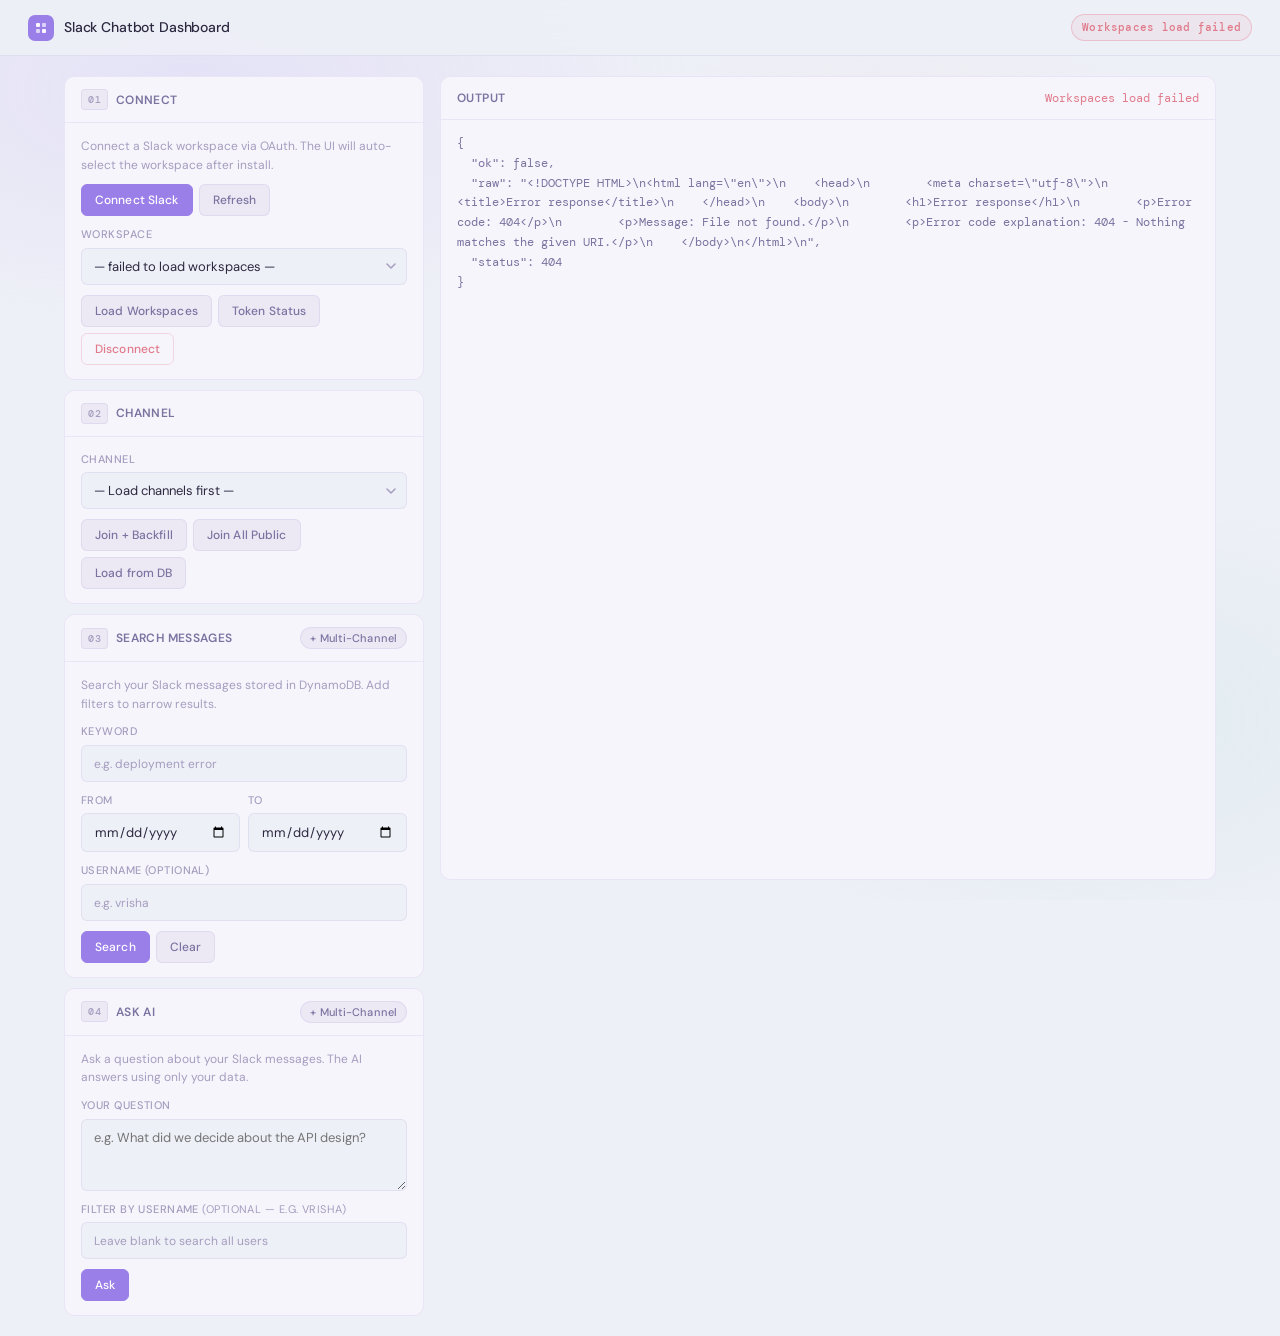
==== frontend/index.html @ 7cdc578f "adding username feature" ====
<!doctype html>
<html lang="en">
<head>
  <meta charset="utf-8" />
  <title>Slack Chatbot Dashboard</title>
  <meta name="viewport" content="width=device-width, initial-scale=1" />
  <link rel="preconnect" href="https://fonts.googleapis.com">
  <link href="https://fonts.googleapis.com/css2?family=DM+Sans:wght@300;400;500;600&family=DM+Mono:wght@400;500&display=swap" rel="stylesheet">
<style>
    *, *::before, *::after { box-sizing: border-box; margin: 0; padding: 0; }

    :root {
      --bg: #eef0f7;
      --surface: #f7f5fc;
      --surface2: #ece9f5;
      --border: rgba(140,120,200,0.13);
      --border-hover: rgba(140,120,200,0.24);
      --text: #2c2840;
      --text-muted: #a49dbf;
      --text-soft: #7b73a0;
      --accent: #9b7fe8;
      --accent-glow: rgba(155,127,232,0.14);
      --danger: #e07a8a;
      --danger-bg: rgba(224,122,138,0.09);
      --success: #6dbfa0;
      --radius: 10px;
      --radius-sm: 6px;
    }

    body {
      font-family: 'DM Sans', sans-serif;
      background: var(--bg);
      color: var(--text);
      min-height: 100vh;
      font-size: 14px;
      line-height: 1.5;
      -webkit-font-smoothing: antialiased;
    }

    body::before {
      content: '';
      position: fixed;
      inset: 0;
      background:
        radial-gradient(ellipse 60% 40% at 15% 10%, rgba(185,160,245,0.18) 0%, transparent 65%),
        radial-gradient(ellipse 50% 40% at 85% 80%, rgba(130,210,190,0.13) 0%, transparent 65%),
        radial-gradient(ellipse 40% 30% at 70% 20%, rgba(245,170,185,0.10) 0%, transparent 60%);
      pointer-events: none;
      z-index: 0;
    }

    header {
      position: sticky;
      top: 0;
      z-index: 100;
      display: flex;
      align-items: center;
      justify-content: space-between;
      padding: 0 28px;
      height: 56px;
      background: rgba(238,240,247,0.85);
      backdrop-filter: blur(16px);
      -webkit-backdrop-filter: blur(16px);
      border-bottom: 1px solid var(--border);
    }

    .header-left { display: flex; align-items: center; gap: 10px; }

    .logo-icon {
      width: 26px; height: 26px;
      background: var(--accent);
      border-radius: 7px;
      display: flex; align-items: center; justify-content: center;
      flex-shrink: 0;
    }
    .logo-icon svg { display: block; }

    h1 { font-size: 14px; font-weight: 500; color: var(--text); letter-spacing: -0.01em; }

    .pill {
      font-size: 11px;
      font-family: 'DM Mono', monospace;
      font-weight: 500;
      padding: 4px 10px;
      border-radius: 999px;
      border: 1px solid var(--border);
      background: var(--surface);
      color: var(--text-soft);
      transition: all 0.3s ease;
      letter-spacing: 0.02em;
    }
    .pill.ok   { border-color: rgba(109,191,160,0.35); color: #3d9e7e; background: rgba(109,191,160,0.12); }
    .pill.warn { border-color: rgba(220,170,80,0.35);  color: #9e7820; background: rgba(220,170,80,0.10); }
    .pill.err  { border-color: rgba(224,122,138,0.35); color: var(--danger); background: var(--danger-bg); }
    .session-badge {
      font-size: 11px; font-family: 'DM Mono', monospace;
      color: var(--text-muted); letter-spacing: 0.02em;
      display: flex; align-items: center; gap: 8px;
    }
    .session-dot {
      width: 6px; height: 6px; border-radius: 50%;
      background: var(--success); flex-shrink: 0;
      box-shadow: 0 0 0 2px rgba(109,191,160,0.25);
    }
    button.logout-btn {
      padding: 4px 10px; font-size: 11px;
      border-color: rgba(224,122,138,0.2); color: var(--text-muted);
      background: transparent;
    }
    button.logout-btn:hover { color: var(--danger); border-color: rgba(224,122,138,0.4); background: var(--danger-bg); }


    .wrap {
      position: relative; z-index: 1;
      display: grid; grid-template-columns: 360px 1fr;
      gap: 16px; padding: 20px 24px;
      max-width: 1200px; margin: 0 auto;
    }

    .sidebar { display: flex; flex-direction: column; gap: 10px; }

    .panel {
      background: var(--surface);
      border: 1px solid var(--border);
      border-radius: var(--radius);
      overflow: hidden;
      transition: border-color 0.2s;
      animation: fadeIn 0.3s ease both;
    }
    .panel:nth-child(1) { animation-delay: 0.00s; }
    .panel:nth-child(2) { animation-delay: 0.07s; }
    .panel:nth-child(3) { animation-delay: 0.14s; }
    .panel:hover { border-color: var(--border-hover); }

    .panel-header {
      display: flex; align-items: center; gap: 8px;
      padding: 12px 16px;
      border-bottom: 1px solid var(--border);
    }

    .step-badge {
      font-size: 10px; font-family: 'DM Mono', monospace; font-weight: 500;
      color: var(--text-muted); background: var(--surface2);
      border: 1px solid var(--border); border-radius: 4px;
      padding: 2px 6px; letter-spacing: 0.05em;
    }

    .panel-title {
      font-size: 12px; font-weight: 600; color: var(--text-soft);
      letter-spacing: 0.03em; text-transform: uppercase;
    }

    .panel-body { padding: 14px 16px; display: flex; flex-direction: column; gap: 10px; }

    .hint { font-size: 12px; color: var(--text-muted); line-height: 1.55; }

    label {
      display: block; font-size: 11px; font-weight: 500;
      color: var(--text-muted); letter-spacing: 0.04em;
      text-transform: uppercase; margin-bottom: 5px;
    }

    input:not([type=checkbox]), select {
      width: 100%; padding: 9px 12px;
      border-radius: var(--radius-sm);
      border: 1px solid var(--border);
      background: var(--bg); color: var(--text);
      font-family: 'DM Sans', sans-serif; font-size: 13px;
      outline: none; transition: border-color 0.2s, box-shadow 0.2s;
      appearance: none; -webkit-appearance: none;
    }
    input[type=checkbox] {
      appearance: auto; -webkit-appearance: checkbox;
      width: 15px; height: 15px;
      flex-shrink: 0; cursor: pointer;
      margin: 0; padding: 0;
      accent-color: var(--accent);
      border: none; background: none;
      border-radius: 0;
    }
    select {
      background-image: url("data:image/svg+xml,%3Csvg width='10' height='6' viewBox='0 0 10 6' fill='none' xmlns='http://www.w3.org/2000/svg'%3E%3Cpath d='M1 1L5 5L9 1' stroke='%23a49dbf' stroke-width='1.5' stroke-linecap='round' stroke-linejoin='round'/%3E%3C/svg%3E");
      background-repeat: no-repeat; background-position: right 10px center; padding-right: 28px;
    }
    input:not([type=checkbox]):focus, select:focus {
      border-color: rgba(155,127,232,0.45);
      box-shadow: 0 0 0 3px var(--accent-glow);
    }
    input:not([type=checkbox])::placeholder { color: var(--text-muted); font-size: 12px; }

    .btn-group { display: flex; flex-wrap: wrap; gap: 6px; }

    button {
      padding: 7px 13px; border-radius: var(--radius-sm);
      border: 1px solid var(--border); background: var(--surface2);
      color: var(--text-soft); cursor: pointer;
      font-family: 'DM Sans', sans-serif; font-size: 12px; font-weight: 500;
      transition: all 0.15s ease; white-space: nowrap; letter-spacing: 0.01em;
    }
    button:hover { background: rgba(155,127,232,0.08); border-color: var(--border-hover); color: var(--text); }
    button:active { transform: scale(0.98); }

    button.primary { background: var(--accent); border-color: var(--accent); color: #fff; }
    button.primary:hover { background: #b096f0; border-color: #b096f0; }

    button.danger { border-color: rgba(224,122,138,0.25); color: var(--danger); background: transparent; }
    button.danger:hover { background: var(--danger-bg); border-color: rgba(224,122,138,0.45); }

    .row-2 { display: grid; grid-template-columns: 1fr 1fr; gap: 8px; }
    .field { display: flex; flex-direction: column; }

    .output-panel {
      background: var(--surface); border: 1px solid var(--border);
      border-radius: var(--radius); display: flex; flex-direction: column;
      position: sticky; top: 76px; height: calc(100vh - 96px); overflow: hidden;
    }
    .output-header {
      display: flex; align-items: center; justify-content: space-between;
      padding: 12px 16px; border-bottom: 1px solid var(--border); flex-shrink: 0;
    }
    .output-title { font-size: 12px; font-weight: 600; color: var(--text-soft); text-transform: uppercase; letter-spacing: 0.04em; }

    .status-bar { font-size: 12px; font-family: 'DM Mono', monospace; color: var(--text-muted); transition: color 0.3s; }
    .status-bar.ok   { color: #3d9e7e; }
    .status-bar.err  { color: var(--danger); }
    .status-bar.warn { color: #9e7820; }

    .output-body { flex: 1; overflow-y: auto; padding: 14px 16px; }
    .output-body::-webkit-scrollbar { width: 4px; }
    .output-body::-webkit-scrollbar-track { background: transparent; }
    .output-body::-webkit-scrollbar-thumb { background: var(--border-hover); border-radius: 2px; }

    pre {
      font-family: 'DM Mono', monospace; font-size: 12px;
      line-height: 1.65; color: var(--text-soft);
      white-space: pre-wrap; word-break: break-word;
    }

    @keyframes fadeIn {
      from { opacity: 0; transform: translateY(4px); }
      to   { opacity: 1; transform: translateY(0); }
    }

    @media (max-width: 900px) {
      .wrap { grid-template-columns: 1fr; }
      .output-panel { position: static; height: auto; min-height: 300px; }
    }
  </style>
</head>
<body>

<header>
  <div class="header-left">
    <div class="logo-icon">
      <svg width="14" height="14" viewBox="0 0 14 14" fill="none">
        <rect x="2" y="2" width="4" height="4" rx="1" fill="white" opacity="0.95"/>
        <rect x="8" y="2" width="4" height="4" rx="1" fill="white" opacity="0.65"/>
        <rect x="2" y="8" width="4" height="4" rx="1" fill="white" opacity="0.65"/>
        <rect x="8" y="8" width="4" height="4" rx="1" fill="white" opacity="0.95"/>
      </svg>
    </div>
    <h1>Slack Chatbot Dashboard</h1>
  </div>
  <div style="display:flex;align-items:center;gap:10px;">
    <div class="session-badge" id="sessionBadge" style="display:none;">
      <span class="session-dot"></span>
      <span id="sessionId" title="Your session ID">···</span>
    </div>
    <button class="logout-btn" id="logoutBtn" onclick="logout()" style="display:none;">Sign out</button>
    <span class="pill" id="pill">Idle</span>
  </div>
</header>

<div class="wrap">
  <div class="sidebar">

    <!-- Connect -->
    <div class="panel">
      <div class="panel-header">
        <span class="step-badge">01</span>
        <span class="panel-title">Connect</span>
      </div>
      <div class="panel-body">
        <p class="hint">Connect a Slack workspace via OAuth. The UI will auto-select the workspace after install.</p>
        <div class="btn-group">
          <button class="primary" onclick="connectSlack()">Connect Slack</button>
          <button onclick="location.reload()">Refresh</button>
        </div>
        <div class="field">
          <label>Workspace</label>
          <select id="workspaceSelect" onchange="loadChannels()">
            <option value="">— No workspaces loaded —</option>
          </select>
        </div>
        <div class="btn-group">
          <button onclick="loadWorkspaces()">Load Workspaces</button>
          <button onclick="checkToken()">Token Status</button>
          <button class="danger" onclick="disconnectWorkspace()">Disconnect</button>
        </div>
      </div>
    </div>

    <!-- Channel -->
    <div class="panel">
      <div class="panel-header">
        <span class="step-badge">02</span>
        <span class="panel-title">Channel</span>
      </div>
      <div class="panel-body">
        <div class="field">
          <label>Channel</label>
          <select id="channelSelect">
            <option value="">— Load channels first —</option>
          </select>
        </div>
        <div class="btn-group">
          <button onclick="joinSelectedAndBackfill()">Join + Backfill</button>
          <button onclick="joinAllAndBackfill()">Join All Public</button>
          <button onclick="loadMessagesFromDB()">Load from DB</button>
        </div>
      </div>
    </div>

    <!-- Search -->
    <div class="panel">
      <div class="panel-header">
        <span class="step-badge">03</span>
        <span class="panel-title">Search Messages</span>
        <div style="margin-left:auto;">
          <button id="searchModeToggle" onclick="toggleSearchMode()" style="font-size:11px;padding:3px 9px;border-radius:999px;background:var(--surface2);border:1px solid var(--border);color:var(--text-soft);">+ Multi-Channel</button>
        </div>
      </div>
      <div class="panel-body">
        <p class="hint" id="searchHint">Search your Slack messages stored in DynamoDB. Add filters to narrow results.</p>

        <!-- Single channel indicator -->
        <div id="searchSingleChannelInfo" style="display:none;font-size:12px;color:var(--text-muted);padding:6px 10px;background:var(--surface2);border-radius:6px;border:1px solid var(--border);">
          Searching in: <span id="searchSingleChannelName" style="color:var(--accent);font-weight:500;">#channel</span>
        </div>

        <!-- Multi-channel picker -->
        <div id="multiSearchChannelPicker" style="display:none;">
          <label>Select Channels to Search</label>
          <div id="multiSearchChannelList" style="max-height:130px;overflow-y:auto;border:1px solid var(--border);border-radius:var(--radius-sm);background:var(--bg);padding:6px 8px;display:flex;flex-direction:column;gap:4px;">
            <span style="font-size:12px;color:var(--text-muted);">Load channels first (Step 02)</span>
          </div>
          <div style="display:flex;gap:6px;margin-top:5px;">
            <button onclick="selectAllSearchChannels()" style="font-size:11px;padding:3px 8px;">Select All</button>
            <button onclick="clearAllSearchChannels()" style="font-size:11px;padding:3px 8px;">Clear All</button>
          </div>
        </div>

        <div class="field">
          <label>Keyword</label>
          <input id="keyword" placeholder="e.g. deployment error" />
        </div>
        <div class="row-2">
          <div class="field">
            <label>From</label>
            <input id="fromDate" type="date" />
          </div>
          <div class="field">
            <label>To</label>
            <input id="toDate" type="date" />
          </div>
        </div>
        <div class="field">
          <label>Username (optional)</label>
          <input id="searchUserId" placeholder="e.g. vrisha" />
        </div>
        <div class="btn-group">
          <button class="primary" id="searchBtn" onclick="searchMessages()">Search</button>
          <button onclick="clearSearch()">Clear</button>
        </div>
      </div>
    </div>

    <!-- Chat (Day 2 — input ready, endpoint wired when backend exists) -->
    <div class="panel">
      <div class="panel-header">
        <span class="step-badge">04</span>
        <span class="panel-title">Ask AI</span>
        <div style="margin-left:auto;">
          <button id="chatModeToggle" onclick="toggleChatMode()" style="font-size:11px;padding:3px 9px;border-radius:999px;background:var(--surface2);border:1px solid var(--border);color:var(--text-soft);">+ Multi-Channel</button>
        </div>
      </div>
      <div class="panel-body">
        <p class="hint">Ask a question about your Slack messages. The AI answers using only your data.</p>

        <!-- Single channel indicator -->
        <div id="chatSingleChannelInfo" style="display:none;font-size:12px;color:var(--text-muted);padding:6px 10px;background:var(--surface2);border-radius:6px;border:1px solid var(--border);">
          Asking in: <span id="chatSingleChannelName" style="color:var(--accent);font-weight:500;">#channel</span>
        </div>

        <!-- Multi-channel picker for chat -->
        <div id="multiChatChannelPicker" style="display:none;">
          <label>Select Channels to Query</label>
          <div id="multiChatChannelList" style="max-height:130px;overflow-y:auto;border:1px solid var(--border);border-radius:var(--radius-sm);background:var(--bg);padding:6px 8px;display:flex;flex-direction:column;gap:4px;">
            <span style="font-size:12px;color:var(--text-muted);">Load channels first (Step 02)</span>
          </div>
          <div style="display:flex;gap:6px;margin-top:5px;">
            <button onclick="selectAllChatChannels()" style="font-size:11px;padding:3px 8px;">Select All</button>
            <button onclick="clearAllChatChannels()" style="font-size:11px;padding:3px 8px;">Clear All</button>
          </div>
        </div>

        <div class="field">
          <label>Your Question</label>
          <textarea id="chatQuestion"
            placeholder="e.g. What did we decide about the API design?"
            style="width:100%;min-height:72px;resize:vertical;padding:9px 12px;
                   border-radius:6px;border:1px solid var(--border);
                   background:var(--bg);color:var(--text);
                   font-family:'DM Sans',sans-serif;font-size:13px;
                   outline:none;transition:border-color .2s,box-shadow .2s;"></textarea>
        </div>
        <div class="field">
          <label>Filter by username <span style="font-weight:400;color:var(--text-muted)">(optional — e.g. vrisha)</span></label>
          <input id="chatUsername" placeholder="Leave blank to search all users" style="width:100%;" />
        </div>
        <div class="btn-group">
          <button class="primary" id="askBtn" onclick="askChat()">Ask</button>
        </div>
        <div id="chatAnswer" style="display:none;margin-top:8px;padding:10px 12px;
             border-radius:6px;background:var(--surface2);border:1px solid var(--border);">
          <div style="font-size:11px;font-weight:600;color:var(--text-muted);
               text-transform:uppercase;letter-spacing:.04em;margin-bottom:6px;">Answer</div>
          <div id="chatAnswerText" style="font-size:13px;color:var(--text);line-height:1.6;"></div>
          <div id="chatCitations" style="margin-top:10px;"></div>
        </div>
      </div>
    </div>

  </div>

  <!-- Output -->
  <div class="output-panel">
    <div class="output-header">
      <span class="output-title">Output</span>
      <span class="status-bar" id="status">Idle</span>
    </div>
    <div class="output-body">
      <pre id="out">{}</pre>
    </div>
  </div>
</div>

<script>
  let oauthPopup = null;

  function getApiBase(){ return window.location.origin + "/api"; }
  function bust(url){ return url + (url.includes("?") ? "&" : "?") + "_ts=" + Date.now(); }
  function setStatus(msg, type){ const s=document.getElementById("status"); const p=document.getElementById("pill"); s.textContent=msg; s.className="status-bar" + (type?" "+type:""); p.textContent=msg.length>24?msg.slice(0,24)+"…":msg; p.className="pill" + (type?" "+type:""); }
  function show(obj){ document.getElementById("out").textContent = JSON.stringify(obj, null, 2); }
  async function safeJson(r){ const text = await r.text(); try { return JSON.parse(text); } catch { return {ok:false, raw:text, status:r.status}; } }

  async function fetchJson(url, options){
    const res = await fetch(bust(url), Object.assign({ cache:"no-store", credentials:"include" }, options || {}));
    return safeJson(res);
  }

  async function refreshNow(){ await loadWorkspaces(); }

  async function loadWorkspaces(preferredTeamId=""){
    try{
      setStatus("Loading workspaces…");
      const data = await fetchJson(getApiBase() + "/workspaces");
      show(data);
      const sel = document.getElementById("workspaceSelect");
      const channelSel = document.getElementById("channelSelect");
      sel.innerHTML = "";
      channelSel.innerHTML = '<option value="">— Load channels first —</option>';
      if (!data.ok) {
        sel.innerHTML = '<option value="">— failed to load workspaces —</option>';
        setStatus("Workspaces load failed", "err");
        return;
      }
      const list = data.workspaces || [];
      if (!list.length) {
        sel.innerHTML = '<option value="">— none connected yet —</option>';
        setStatus("No workspaces connected", "warn");
        return;
      }
      let chosen = false;
      list.forEach((w, idx) => {
        const opt = document.createElement("option");
        opt.value = w.team_id;
        opt.textContent = w.team_id + (w.team_name ? (" • " + w.team_name) : "");
        if ((preferredTeamId && w.team_id === preferredTeamId) || (!preferredTeamId && idx === 0)) { opt.selected = true; chosen = true; }
        sel.appendChild(opt);
      });
      if (!chosen && sel.options.length > 0) sel.selectedIndex = 0;
      setStatus("Workspaces loaded", "ok");
      if (sel.value) await loadChannels();
    }catch(e){ show({ok:false, error:String(e)}); setStatus("Workspaces load failed", "err"); }
  }

  function connectSlack(){
    setStatus("Opening Slack OAuth…");
    oauthPopup = window.open(getApiBase() + "/install", "slack_oauth_popup", "width=700,height=800,menubar=no,toolbar=no,location=yes,resizable=yes,scrollbars=yes,status=no");
    if (!oauthPopup) setStatus("Popup blocked", "err");
  }

  window.addEventListener("message", async (event) => {
    const data = event.data || {};
    if (data.type === "slack_oauth_success") {
      setStatus("Workspace connected — refreshing…", "ok");
      // Small delay to let the OAuth callback finish writing to DynamoDB
      await new Promise(res => setTimeout(res, 600));
      await loadWorkspaces(data.team_id || "");
    } else if (data.type === "slack_oauth_error") {
      show({ok:false, oauth_error:data.error});
      setStatus("Slack connect failed", "err");
    }
  });

  async function checkToken(){
    const team_id = document.getElementById("workspaceSelect").value;
    if(!team_id){ setStatus("Select a workspace first", "warn"); return; }
    setStatus("Checking token…");
    const data = await fetchJson(getApiBase() + "/token/status?team_id=" + encodeURIComponent(team_id));
    show(data);
    setStatus(data.ok && data.has_token ? "Token OK" : "Token missing", data.ok && data.has_token ? "ok" : "warn");
  }

  async function loadChannels(){
    const team_id = document.getElementById("workspaceSelect").value;
    const sel = document.getElementById("channelSelect");
    if(!team_id){ sel.innerHTML = '<option value="">— Load channels first —</option>'; return; }
    setStatus("Loading channels…");
    const data = await fetchJson(getApiBase() + "/channels?team_id=" + encodeURIComponent(team_id));
    show(data);
    sel.innerHTML = "";
    if (!data.ok) { sel.innerHTML = '<option value="">— failed to load channels —</option>'; setStatus("Channels load failed", "err"); return; }
    const channels = data.channels || [];
    if (!channels.length) { sel.innerHTML = '<option value="">— no channels returned —</option>'; setStatus("No channels", "warn"); return; }
    channels.forEach(c => { const opt=document.createElement("option"); opt.value=c.id; opt.textContent="#" + c.name; sel.appendChild(opt); });
    setStatus("Channels loaded", "ok");
    // Refresh multi-channel pickers if they're open
    if (searchMultiMode) populateMultiChannelList("multiSearchChannelList");
    if (chatMultiMode)   populateMultiChannelList("multiChatChannelList");
  }

  async function backfillOneChannel(team_id, channel_id){
    let cursor = "", totalStored = 0;
    while (true){
      const url = getApiBase() + "/backfill-channel?team_id=" + encodeURIComponent(team_id) + "&channel_id=" + encodeURIComponent(channel_id) + "&limit=200" + (cursor ? "&cursor=" + encodeURIComponent(cursor) : "");
      const data = await fetchJson(url, { method:"POST" });
      if (!data.ok) return { ok:false, error:data };
      totalStored += (data.stored_new || 0);
      if (!data.has_more) break;
      cursor = data.next_cursor || "";
      await new Promise(res => setTimeout(res, 350));
    }
    return { ok:true, stored: totalStored };
  }

  async function joinSelectedAndBackfill(){
    try{
      const team_id = document.getElementById("workspaceSelect").value;
      const channel_id = document.getElementById("channelSelect").value;
      if(!team_id || !channel_id){ setStatus("Select workspace + channel first", "warn"); return; }
      setStatus("Joining channel…");
      const j = await fetchJson(getApiBase() + "/join-channel?team_id=" + encodeURIComponent(team_id) + "&channel_id=" + encodeURIComponent(channel_id), { method:"POST" });
      if(!j.ok){ show(j); setStatus("Join failed", "err"); return; }
      setStatus("Backfilling…");
      const bf = await backfillOneChannel(team_id, channel_id);
      show({ join:j, backfill:bf });
      setStatus(bf.ok ? ("Done — " + bf.stored + " stored") : "Backfill failed", bf.ok ? "ok" : "err");
    }catch(e){ show({ok:false, error:String(e)}); setStatus("Failed", "err"); }
  }

  async function joinAllAndBackfill(){
    try{
      const team_id = document.getElementById("workspaceSelect").value;
      if(!team_id){ setStatus("Select a workspace first", "warn"); return; }
      setStatus("Joining all public channels…");
      const j = await fetchJson(getApiBase() + "/join-all-public?team_id=" + encodeURIComponent(team_id), { method:"POST" });
      if(!j.ok){ show(j); setStatus("Join-all failed", "err"); return; }
      await loadChannels();
      const channelIds = Array.from(document.getElementById("channelSelect").options).map(o => o.value).filter(Boolean);
      if(!channelIds.length){ show(j); setStatus("No channels loaded", "warn"); return; }
      let total = 0, results = [];
      for (let i = 0; i < channelIds.length; i++){
        setStatus(`Backfilling ${i+1}/${channelIds.length}…`);
        const bf = await backfillOneChannel(team_id, channelIds[i]);
        results.push({ channel: channelIds[i], ...bf });
        if (bf.ok) total += bf.stored;
        await new Promise(res => setTimeout(res, 400));
      }
      show({ join_all:j, backfill_all:{ total_stored: total, results } });
      setStatus("Done — " + total + " total stored", "ok");
    }catch(e){ show({ok:false, error:String(e)}); setStatus("Failed", "err"); }
  }

  async function loadMessagesFromDB(){
    try{
      const team_id = document.getElementById("workspaceSelect").value;
      const channel_id = document.getElementById("channelSelect").value;
      if(!team_id || !channel_id){ setStatus("Select workspace + channel first", "warn"); return; }
      setStatus("Loading from DB…");
      const data = await fetchJson(getApiBase() + "/db-messages?team_id=" + encodeURIComponent(team_id) + "&channel_id=" + encodeURIComponent(channel_id) + "&limit=50");
      show(data);
      setStatus(data.ok ? "Loaded from DB" : "DB load failed", data.ok ? "ok" : "err");
    }catch(e){ show({ok:false, error:String(e)}); setStatus("DB load failed", "err"); }
  }

  async function disconnectWorkspace(){
    try{
      const team_id = document.getElementById("workspaceSelect").value;
      const workspaceSel = document.getElementById("workspaceSelect");
      const channelSel = document.getElementById("channelSelect");
      if(!team_id){ setStatus("Select a workspace first", "warn"); return; }
      if(!confirm("Disconnect this workspace? This will revoke the token and delete the secret.")) return;
      setStatus("Disconnecting…");
      const data = await fetchJson(getApiBase() + "/workspaces/" + encodeURIComponent(team_id), { method:"DELETE" });
      show(data);
      if (!data.ok) { setStatus("Disconnect failed", "err"); return; }
      workspaceSel.innerHTML = '<option value="">— none connected yet —</option>';
      channelSel.innerHTML = '<option value="">— Load channels first —</option>';
      setStatus("Disconnected", "ok");
      await loadWorkspaces();
    }catch(e){ show({ok:false, error:String(e)}); setStatus("Disconnect failed", "err"); }
  }

  // ── Mode state ────────────────────────────────────────────────────────────
  let searchMultiMode = false;
  let chatMultiMode   = false;

  function toggleSearchMode() {
    searchMultiMode = !searchMultiMode;
    const btn = document.getElementById("searchModeToggle");
    const picker = document.getElementById("multiSearchChannelPicker");
    const info = document.getElementById("searchSingleChannelInfo");
    if (searchMultiMode) {
      btn.textContent = "✕ Single Channel";
      btn.style.background = "rgba(155,127,232,0.12)";
      btn.style.borderColor = "rgba(155,127,232,0.4)";
      btn.style.color = "var(--accent)";
      picker.style.display = "block";
      info.style.display = "none";
      populateMultiChannelList("multiSearchChannelList");
    } else {
      btn.textContent = "+ Multi-Channel";
      btn.style.background = "";
      btn.style.borderColor = "";
      btn.style.color = "";
      picker.style.display = "none";
      info.style.display = "none";
    }
  }

  function toggleChatMode() {
    chatMultiMode = !chatMultiMode;
    const btn = document.getElementById("chatModeToggle");
    const picker = document.getElementById("multiChatChannelPicker");
    const info = document.getElementById("chatSingleChannelInfo");
    if (chatMultiMode) {
      btn.textContent = "✕ Single Channel";
      btn.style.background = "rgba(155,127,232,0.12)";
      btn.style.borderColor = "rgba(155,127,232,0.4)";
      btn.style.color = "var(--accent)";
      picker.style.display = "block";
      info.style.display = "none";
      populateMultiChannelList("multiChatChannelList");
    } else {
      btn.textContent = "+ Multi-Channel";
      btn.style.background = "";
      btn.style.borderColor = "";
      btn.style.color = "";
      picker.style.display = "none";
      info.style.display = "none";
    }
  }

  // Track selections per container independently
  const _multiSelections = {};

  function populateMultiChannelList(containerId) {
    const container = document.getElementById(containerId);
    const channelSel = document.getElementById("channelSelect");
    const opts = Array.from(channelSel.options).filter(o => o.value);
    if (!opts.length) {
      container.innerHTML = '<span style="font-size:12px;color:var(--text-muted);">Load channels first (Step 02)</span>';
      return;
    }
    // First time: default all checked. After that: restore user's choices.
    if (!_multiSelections[containerId]) {
      _multiSelections[containerId] = new Set(opts.map(o => o.value));
    }
    const sel = _multiSelections[containerId];
    container.innerHTML = "";
    opts.forEach(o => {
      const uid = "chk_" + containerId + "_" + o.value.replace(/[^a-zA-Z0-9]/g,"_");
      const cb = document.createElement("input");
      cb.type  = "checkbox";
      cb.id    = uid;
      cb.value = o.value;
      cb.checked = sel.has(o.value);
      // Update our tracking set on change
      cb.addEventListener("change", () => {
        if (cb.checked) sel.add(o.value); else sel.delete(o.value);
      });
      const lbl = document.createElement("label");
      lbl.htmlFor = uid;
      lbl.style.cssText = "display:flex;align-items:center;gap:8px;padding:6px 8px;border-radius:5px;cursor:pointer;width:100%;box-sizing:border-box;text-transform:none;letter-spacing:0;font-size:13px;color:var(--text-soft);font-weight:400;margin:0;";
      lbl.onmouseover = () => lbl.style.background = "rgba(155,127,232,0.08)";
      lbl.onmouseout  = () => lbl.style.background = "transparent";
      lbl.appendChild(cb);
      lbl.appendChild(document.createTextNode(o.textContent));
      container.appendChild(lbl);
    });
  }

  function getCheckedChannels(containerId) {
    return Array.from(document.getElementById(containerId).querySelectorAll('input[type=checkbox]:checked')).map(cb => cb.value);
  }

  function selectAllSearchChannels() {
    document.getElementById("multiSearchChannelList").querySelectorAll("input[type=checkbox]").forEach(cb => { cb.checked = true; if(_multiSelections["multiSearchChannelList"]) _multiSelections["multiSearchChannelList"].add(cb.value); });
  }
  function clearAllSearchChannels() {
    document.getElementById("multiSearchChannelList").querySelectorAll("input[type=checkbox]").forEach(cb => { cb.checked = false; if(_multiSelections["multiSearchChannelList"]) _multiSelections["multiSearchChannelList"].delete(cb.value); });
  }
  function selectAllChatChannels() {
    document.getElementById("multiChatChannelList").querySelectorAll("input[type=checkbox]").forEach(cb => { cb.checked = true; if(_multiSelections["multiChatChannelList"]) _multiSelections["multiChatChannelList"].add(cb.value); });
  }
  function clearAllChatChannels() {
    document.getElementById("multiChatChannelList").querySelectorAll("input[type=checkbox]").forEach(cb => { cb.checked = false; if(_multiSelections["multiChatChannelList"]) _multiSelections["multiChatChannelList"].delete(cb.value); });
  }

  async function searchMessages(){
    try {
      const team_id = document.getElementById("workspaceSelect").value;
      if (!team_id) { setStatus("Select workspace first", "warn"); return; }
      const q = document.getElementById("keyword").value.trim();
      const from = document.getElementById("fromDate").value;
      const to = document.getElementById("toDate").value;
      const user_id = document.getElementById("searchUserId").value.trim();

      if (searchMultiMode) {
        const channelIds = getCheckedChannels("multiSearchChannelList");
        if (!channelIds.length) { setStatus("Select at least one channel", "warn"); return; }
        let url = getApiBase() + "/search/multi?team_id=" + encodeURIComponent(team_id)
          + "&channel_ids=" + encodeURIComponent(channelIds.join(","));
        if (q) url += "&q=" + encodeURIComponent(q);
        if (from) url += "&from=" + encodeURIComponent(from);
        if (to) url += "&to=" + encodeURIComponent(to);
        if (user_id) url += "&username=" + encodeURIComponent(user_id);
        setStatus("Searching " + channelIds.length + " channels…");
        const data = await fetchJson(url);
        show(data);
        const n = data.count || 0;
        const chCount = data.channels_searched || channelIds.length;
        setStatus(data.ok ? (n > 0 ? `Found ${n} result${n===1?"":"s"} across ${chCount} channels` : "No results found") : "Search failed", data.ok ? (n > 0 ? "ok" : "warn") : "err");
      } else {
        const channel_id = document.getElementById("channelSelect").value;
        if (!channel_id) { setStatus("Select workspace + channel first", "warn"); return; }
        let url = getApiBase() + "/search?team_id=" + encodeURIComponent(team_id) + "&channel_id=" + encodeURIComponent(channel_id);
        if (q) url += "&q=" + encodeURIComponent(q);
        if (from) url += "&from=" + encodeURIComponent(from);
        if (to) url += "&to=" + encodeURIComponent(to);
        if (user_id) url += "&username=" + encodeURIComponent(user_id);
        setStatus("Searching…");
        const data = await fetchJson(url);
        show(data);
        const n = data.count || 0;
        setStatus(data.ok ? (n > 0 ? `Found ${n} message${n===1?"":"s"}` : "No results found") : "Search failed", data.ok ? (n > 0 ? "ok" : "warn") : "err");
      }
    } catch(e) {
      show({ ok:false, error: String(e) });
      setStatus("Search error", "err");
    }
  }
  // ── Ask AI ───────────────────────────────────────────────────────────────
  async function askChat() {
    try {
      const team_id    = document.getElementById("workspaceSelect").value;
      const question   = document.getElementById("chatQuestion").value.trim();
      const chatUsername = (document.getElementById("chatUsername").value || "").trim();
      if (!team_id) { setStatus("Select a workspace first", "warn"); return; }
      if (!question)               { setStatus("Enter a question first", "warn"); return; }
      if (question.length > 500)   { setStatus("Question too long (max 500 chars)", "warn"); return; }

      const btn = document.getElementById("askBtn");
      btn.disabled    = true;
      btn.textContent = "Asking…";
      document.getElementById("chatAnswer").style.display = "none";

      let requestBody;
      let endpoint;

      if (chatMultiMode) {
        const channelIds = getCheckedChannels("multiChatChannelList");
        if (!channelIds.length) { setStatus("Select at least one channel", "warn"); btn.disabled = false; btn.textContent = "Ask"; return; }
        endpoint = getApiBase() + "/chat/multi";
        const payload = { team_id, channel_ids: channelIds, question };
        if (chatUsername) payload.username = chatUsername;
        requestBody = JSON.stringify(payload);
        setStatus("Thinking across " + channelIds.length + " channels" + (chatUsername ? " for @" + chatUsername : "") + "…");
      } else {
        const channel_id = document.getElementById("channelSelect").value;
        if (!channel_id) { setStatus("Select workspace + channel first", "warn"); btn.disabled = false; btn.textContent = "Ask"; return; }
        endpoint = getApiBase() + "/chat";
        const payload = { team_id, channel_id, question };
        if (chatUsername) payload.username = chatUsername;
        requestBody = JSON.stringify(payload);
        setStatus("Thinking" + (chatUsername ? " about @" + chatUsername : "") + "…");
      }

      const r = await fetch(endpoint, {
        method:      "POST",
        credentials: "include",
        headers:     { "Content-Type": "application/json" },
        body:        requestBody,
      });
      const data = await safeJson(r);
      show(data);

      if (r.status === 403) { setStatus("Access denied", "err"); return; }

      if (data.ok && data.answer) {
        var raw = data.answer || "";

        function parseSection(text, label) {
          var lines = text.split("\n");
          var collecting = false;
          var result = [];
          var allLabels = ["answer", "key points", "action items", "citations"];
          for (var i = 0; i < lines.length; i++) {
            var line = lines[i];
            var lineLower = line.toLowerCase();
            var startsWithLabel = allLabels.some(function (l) { return lineLower.startsWith(l + ":"); });
            if (lineLower.startsWith(label.toLowerCase() + ":")) {
              collecting = true;
              var rest = line.substring(line.indexOf(":") + 1).trim();
              if (rest) result.push(rest);
            } else if (collecting && startsWithLabel) {
              break;
            } else if (collecting) {
              result.push(line);
            }
          }
          return result.join("\n").trim();
        }

        function esc(s) {
          return (s || "").replace(/&/g, "&amp;").replace(/</g, "&lt;").replace(/>/g, "&gt;");
        }

        var answerText  = parseSection(raw, "Answer") || raw;
        var keyPoints   = parseSection(raw, "Key points");
        var actionItems = parseSection(raw, "Action items");

        var html = '<div style="font-size:13px;color:var(--text);line-height:1.7;">'
          + esc(answerText).split("\n").join("<br>") + "</div>";

        if (keyPoints && keyPoints.toLowerCase() !== "none" && keyPoints.trim() !== "") {
          var bullets = keyPoints.split("\n")
            .map(function (b) { return b.replace(/^[\*\-]\s*/, "").trim(); })
            .filter(function (b) { return b.length > 0; });
          html += '<div style="margin-top:12px;">'
            + '<div style="font-size:11px;font-weight:600;color:var(--text-muted);text-transform:uppercase;letter-spacing:.04em;margin-bottom:6px;">Key Points</div>';
          for (var i = 0; i < bullets.length; i++) {
            html += '<div style="display:flex;gap:6px;margin-bottom:4px;font-size:13px;color:var(--text-soft);">'
              + '<span style="color:var(--accent);flex-shrink:0;">&#xB7;</span>'
              + "<span>" + esc(bullets[i]) + "</span></div>";
          }
          html += "</div>";
        }

        if (actionItems && actionItems.toLowerCase() !== "none" && actionItems.trim() !== "") {
          html += '<div style="margin-top:12px;padding:8px 12px;border-radius:6px;'
            + "background:rgba(155,127,232,0.07);border:1px solid rgba(155,127,232,0.15);\">"
            + '<div style="font-size:11px;font-weight:600;color:var(--accent);text-transform:uppercase;'
            + 'letter-spacing:.04em;margin-bottom:4px;">Action Items</div>'
            + '<div style="font-size:13px;color:var(--text-soft);">'
            + esc(actionItems).split("\n").join("<br>") + "</div></div>";
        }

        // Multi-channel badge
        if (data.channels_searched && data.channels_searched > 1) {
          html = '<div style="font-size:11px;color:var(--accent);margin-bottom:8px;padding:4px 8px;background:rgba(155,127,232,0.08);border-radius:4px;border:1px solid rgba(155,127,232,0.2);">🌐 Answer synthesized from <strong>' + data.channels_searched + ' channels</strong> · ' + (data.retrieved_count || 0) + ' messages reviewed</div>' + html;
        }

        document.getElementById("chatAnswerText").innerHTML = html;

        const citBox = document.getElementById("chatCitations");
        if (data.citations && data.citations.length > 0) {
          function stripSlack(t) {
            return (t || "").replace(/<https?:\/\/[^|>]+\|([^>]+)>/g, "$1")
              .replace(/<https?:\/\/[^>]+>/g, "[link]")
              .replace(/[*_]/g, "");
          }
          citBox.innerHTML = `
            <div style="margin-top:14px;border-top:1px solid var(--border);padding-top:10px;">
              <div style="font-size:11px;font-weight:600;color:var(--text-muted);text-transform:uppercase;letter-spacing:.04em;margin-bottom:8px;">
                Sources (${data.citations.length})
              </div>
              ${data.citations.map((c, i) => `
                <div style="border-left:2px solid var(--accent);padding:6px 10px;margin-bottom:8px;border-radius:0 6px 6px 0;background:var(--surface2);">
                  <div style="font-family:'DM Mono',monospace;font-size:11px;color:var(--text-muted);margin-bottom:4px;">
                    [${i + 1}] ${c.timestamp_human || ""} · ${c.username || c.user_id || "unknown"}${c.channel_id ? ' · <span style="color:var(--accent);">#' + c.channel_id + '</span>' : ''}
                  </div>
                  <div style="font-size:12px;color:var(--text-soft);line-height:1.5;">
                    ${stripSlack(c.snippet || c.text || "").slice(0, 200)}${(c.snippet || "").length > 200 ? "…" : ""}
                  </div>
                </div>`).join("")}
            </div>`;
        } else {
          citBox.innerHTML = "";
        }

        document.getElementById("chatAnswer").style.display = "block";
        const chInfo = data.channels_searched && data.channels_searched > 1 ? ` (${data.channels_searched} channels)` : "";
        setStatus("Answer ready" + chInfo, "ok");
        show({ ok: true, question: data.question, retrieved: data.retrieved_count, channels_searched: data.channels_searched });
      } else {
        setStatus("Chat failed", "err");
      }
    } catch (e) {
      show({ ok: false, error: String(e) });
      setStatus("Chat error", "err");
    } finally {
      const btn = document.getElementById("askBtn");
      btn.disabled    = false;
      btn.textContent = "Ask";
    }
  }
// ── Keyboard shortcut: Ctrl+Enter in textarea ─────────────────────────
  document.addEventListener("DOMContentLoaded", () => {
    const ta = document.getElementById("chatQuestion");
    if (ta) {
      ta.addEventListener("keydown", e => {
        if ((e.ctrlKey || e.metaKey) && e.key === "Enter") askChat();
      });
    }
  });

  function clearSearch(){
    document.getElementById("keyword").value = "";
    document.getElementById("fromDate").value = "";
    document.getElementById("toDate").value = "";
    document.getElementById("searchUserId").value = "";
    document.getElementById("chatUsername").value = "";
    show({});
    setStatus("Cleared");
  }

  // ── Session Init ─────────────────────────────────────────────────────────
  async function initSession() {
    try {
      const r = await fetchJson(getApiBase() + "/session");
      if (r.ok && r.session_id) {
        document.getElementById("sessionId").textContent = r.session_id.slice(0, 8) + "…";
        document.getElementById("sessionBadge").style.display = "flex";
        document.getElementById("logoutBtn").style.display    = "inline-block";
      }
    } catch(e) { /* non-fatal */ }
    await loadWorkspaces();
  }

  async function logout() {
    if (!confirm("Sign out? Your session will be cleared.")) return;
    try {
      await fetch(getApiBase() + "/logout", { method: "POST", credentials: "include" });
    } catch(e) {}
    // Clear UI
    document.getElementById("workspaceSelect").innerHTML = '<option value="">— none connected yet —</option>';
    document.getElementById("channelSelect").innerHTML   = '<option value="">— Load channels first —</option>';
    document.getElementById("sessionBadge").style.display = "none";
    document.getElementById("logoutBtn").style.display    = "none";
    show({});
    setStatus("Signed out", "warn");
  }

  initSession();
</script>
</body>
</html>
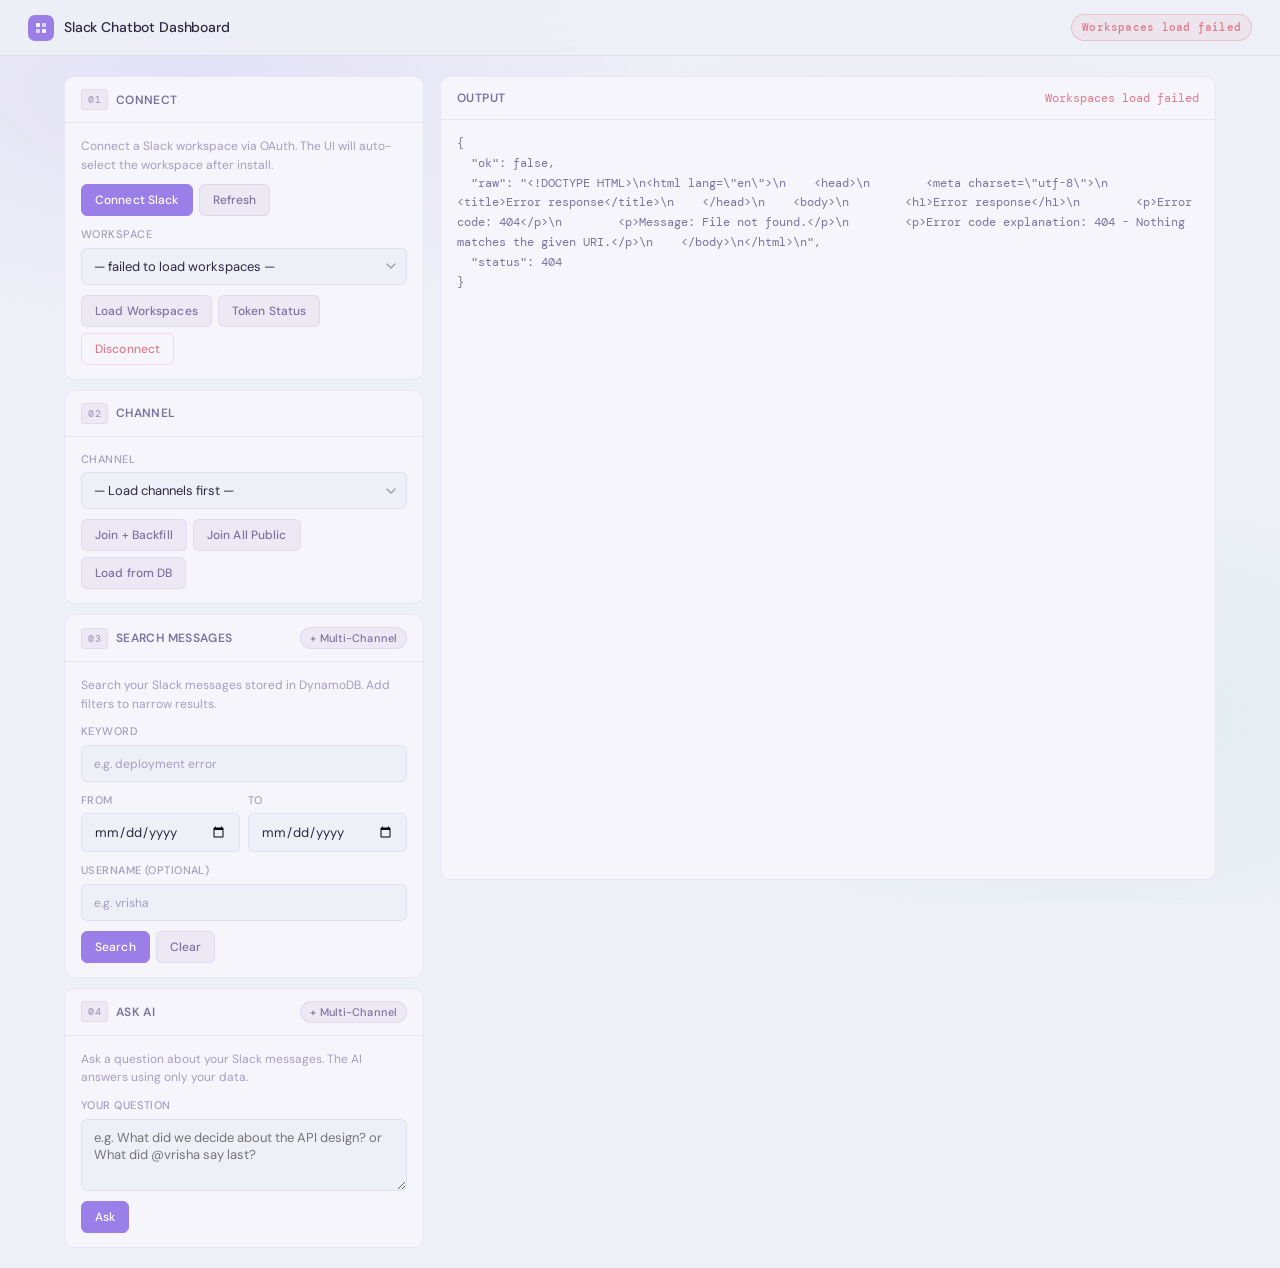
==== commit 1256a0ce: "modifying username for ask ai feature" ====
--- a/frontend/index.html
+++ b/frontend/index.html
@@ -407,16 +407,12 @@
         <div class="field">
           <label>Your Question</label>
           <textarea id="chatQuestion"
-            placeholder="e.g. What did we decide about the API design?"
+            placeholder="e.g. What did we decide about the API design? or What did @vrisha say last?"
             style="width:100%;min-height:72px;resize:vertical;padding:9px 12px;
                    border-radius:6px;border:1px solid var(--border);
                    background:var(--bg);color:var(--text);
                    font-family:'DM Sans',sans-serif;font-size:13px;
                    outline:none;transition:border-color .2s,box-shadow .2s;"></textarea>
-        </div>
-        <div class="field">
-          <label>Filter by username <span style="font-weight:400;color:var(--text-muted)">(optional — e.g. vrisha)</span></label>
-          <input id="chatUsername" placeholder="Leave blank to search all users" style="width:100%;" />
         </div>
         <div class="btn-group">
           <button class="primary" id="askBtn" onclick="askChat()">Ask</button>
@@ -777,7 +773,6 @@
     try {
       const team_id    = document.getElementById("workspaceSelect").value;
       const question   = document.getElementById("chatQuestion").value.trim();
-      const chatUsername = (document.getElementById("chatUsername").value || "").trim();
       if (!team_id) { setStatus("Select a workspace first", "warn"); return; }
       if (!question)               { setStatus("Enter a question first", "warn"); return; }
       if (question.length > 500)   { setStatus("Question too long (max 500 chars)", "warn"); return; }
@@ -794,18 +789,14 @@
         const channelIds = getCheckedChannels("multiChatChannelList");
         if (!channelIds.length) { setStatus("Select at least one channel", "warn"); btn.disabled = false; btn.textContent = "Ask"; return; }
         endpoint = getApiBase() + "/chat/multi";
-        const payload = { team_id, channel_ids: channelIds, question };
-        if (chatUsername) payload.username = chatUsername;
-        requestBody = JSON.stringify(payload);
-        setStatus("Thinking across " + channelIds.length + " channels" + (chatUsername ? " for @" + chatUsername : "") + "…");
+        requestBody = JSON.stringify({ team_id, channel_ids: channelIds, question });
+        setStatus("Thinking across " + channelIds.length + " channels…");
       } else {
         const channel_id = document.getElementById("channelSelect").value;
         if (!channel_id) { setStatus("Select workspace + channel first", "warn"); btn.disabled = false; btn.textContent = "Ask"; return; }
         endpoint = getApiBase() + "/chat";
-        const payload = { team_id, channel_id, question };
-        if (chatUsername) payload.username = chatUsername;
-        requestBody = JSON.stringify(payload);
-        setStatus("Thinking" + (chatUsername ? " about @" + chatUsername : "") + "…");
+        requestBody = JSON.stringify({ team_id, channel_id, question });
+        setStatus("Thinking…");
       }
 
       const r = await fetch(endpoint, {
@@ -881,6 +872,12 @@
         // Multi-channel badge
         if (data.channels_searched && data.channels_searched > 1) {
           html = '<div style="font-size:11px;color:var(--accent);margin-bottom:8px;padding:4px 8px;background:rgba(155,127,232,0.08);border-radius:4px;border:1px solid rgba(155,127,232,0.2);">🌐 Answer synthesized from <strong>' + data.channels_searched + ' channels</strong> · ' + (data.retrieved_count || 0) + ' messages reviewed</div>' + html;
+        }
+
+        // Resolved username badge — shown when a name was auto-detected from the question
+        if (data.resolved_username) {
+          html = '<div style="font-size:11px;color:var(--teal,#0d9488);margin-bottom:8px;padding:4px 10px;background:rgba(13,148,136,0.07);border-radius:4px;border:1px solid rgba(13,148,136,0.2);display:inline-flex;align-items:center;gap:5px;">'
+            + '👤 Filtering messages from <strong>@' + data.resolved_username + '</strong></div><br>' + html;
         }
 
         document.getElementById("chatAnswerText").innerHTML = html;
@@ -942,7 +939,6 @@
     document.getElementById("fromDate").value = "";
     document.getElementById("toDate").value = "";
     document.getElementById("searchUserId").value = "";
-    document.getElementById("chatUsername").value = "";
     show({});
     setStatus("Cleared");
   }
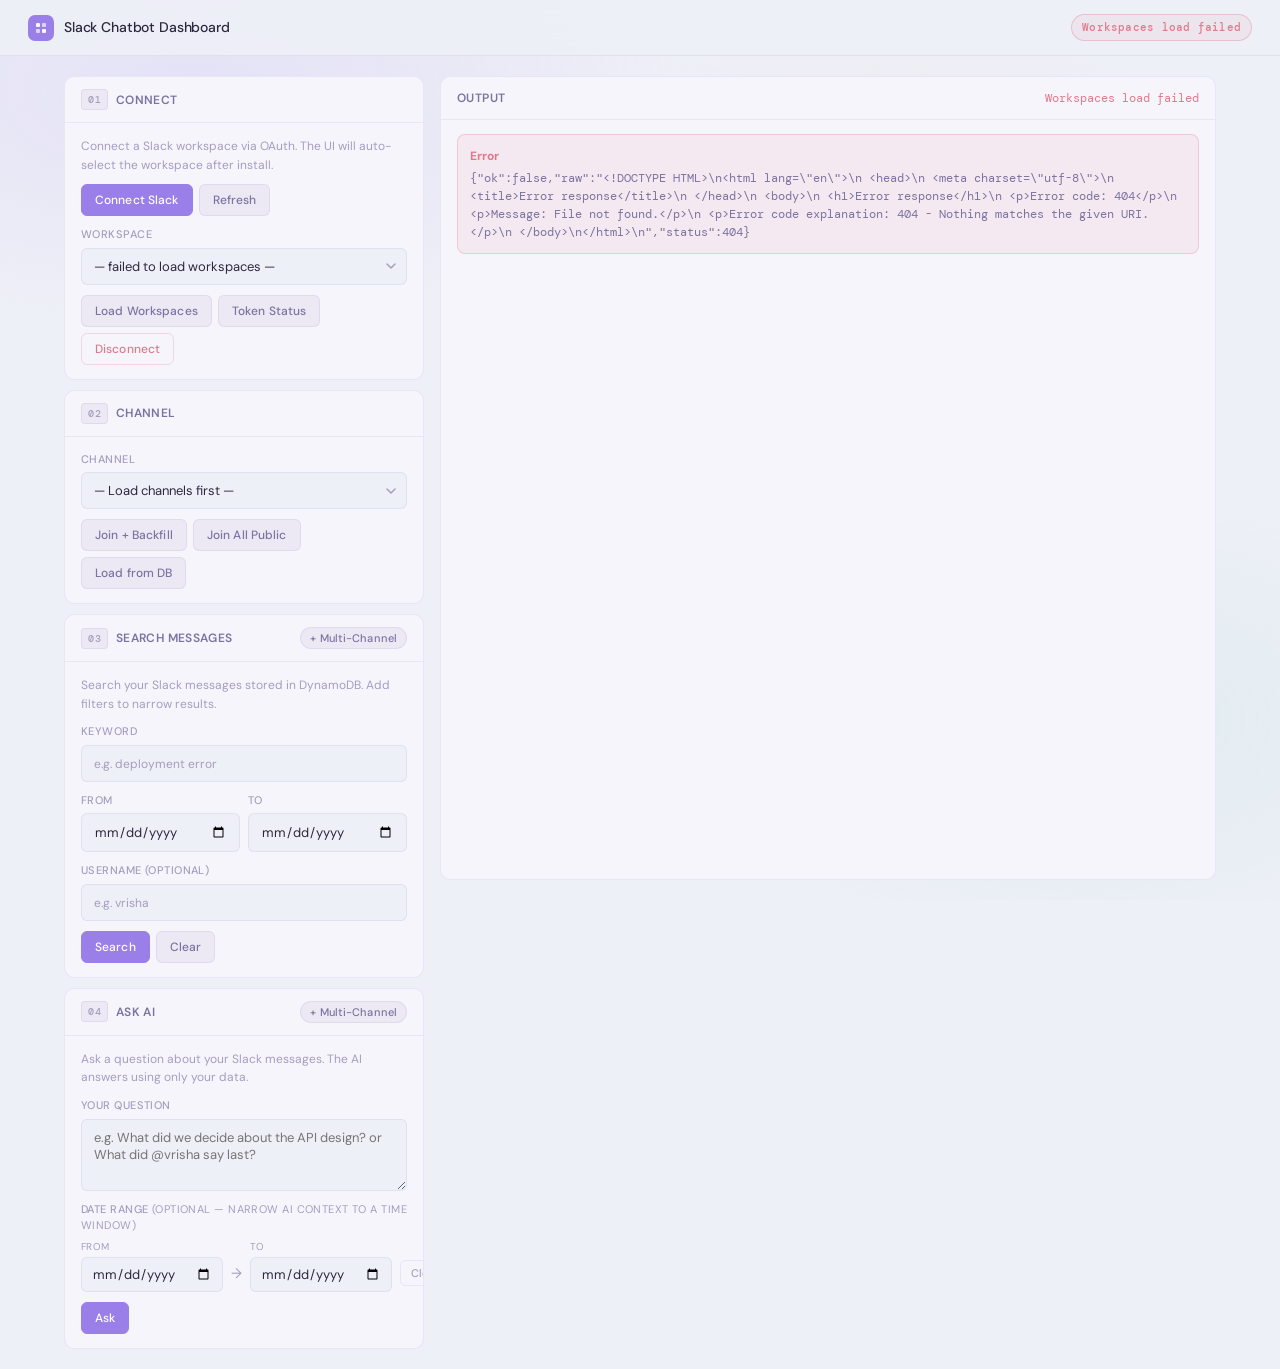
==== commit c0e250ec: "adding date filter in ask ai feature" ====
--- a/frontend/index.html
+++ b/frontend/index.html
@@ -414,6 +414,26 @@
                    font-family:'DM Sans',sans-serif;font-size:13px;
                    outline:none;transition:border-color .2s,box-shadow .2s;"></textarea>
         </div>
+
+        <div class="field">
+          <label>Date Range <span style="font-weight:400;color:var(--text-muted)">(optional — narrow AI context to a time window)</span></label>
+          <div style="display:flex;gap:8px;align-items:center;">
+            <div style="flex:1;">
+              <div style="font-size:10px;color:var(--text-muted);margin-bottom:3px;text-transform:uppercase;letter-spacing:.04em;">From</div>
+              <input type="date" id="chatFromDate" style="width:100%;padding:7px 10px;border-radius:6px;border:1px solid var(--border);background:var(--bg);color:var(--text);font-size:13px;font-family:'DM Sans',sans-serif;" />
+            </div>
+            <div style="color:var(--text-muted);margin-top:16px;">→</div>
+            <div style="flex:1;">
+              <div style="font-size:10px;color:var(--text-muted);margin-bottom:3px;text-transform:uppercase;letter-spacing:.04em;">To</div>
+              <input type="date" id="chatToDate" style="width:100%;padding:7px 10px;border-radius:6px;border:1px solid var(--border);background:var(--bg);color:var(--text);font-size:13px;font-family:'DM Sans',sans-serif;" />
+            </div>
+            <div style="margin-top:16px;">
+              <button onclick="document.getElementById('chatFromDate').value='';document.getElementById('chatToDate').value='';"
+                style="font-size:11px;padding:5px 10px;color:var(--text-muted);background:transparent;border:1px solid var(--border);border-radius:5px;cursor:pointer;">Clear</button>
+            </div>
+          </div>
+        </div>
+
         <div class="btn-group">
           <button class="primary" id="askBtn" onclick="askChat()">Ask</button>
         </div>
@@ -436,7 +456,7 @@
       <span class="status-bar" id="status">Idle</span>
     </div>
     <div class="output-body">
-      <pre id="out">{}</pre>
+      <div id="out"></div>
     </div>
   </div>
 </div>
@@ -447,7 +467,173 @@
   function getApiBase(){ return window.location.origin + "/api"; }
   function bust(url){ return url + (url.includes("?") ? "&" : "?") + "_ts=" + Date.now(); }
   function setStatus(msg, type){ const s=document.getElementById("status"); const p=document.getElementById("pill"); s.textContent=msg; s.className="status-bar" + (type?" "+type:""); p.textContent=msg.length>24?msg.slice(0,24)+"…":msg; p.className="pill" + (type?" "+type:""); }
-  function show(obj){ document.getElementById("out").textContent = JSON.stringify(obj, null, 2); }
+  function show(obj){
+    const el = document.getElementById("out");
+    if (!obj) { el.innerHTML = ""; return; }
+
+    // ── helpers ──────────────────────────────────────────────────────────────
+    function esc(s){ return (s||"").replace(/&/g,"&amp;").replace(/</g,"&lt;").replace(/>/g,"&gt;"); }
+    function stripSlack(t){ return (t||"").replace(/<https?:\/\/[^|>]+\|([^>]+)>/g,"$1").replace(/<https?:\/\/[^>]+>/g,"[link]").replace(/[*_`]/g,""); }
+    function tag(el, cls, html){ return `<${el} class="${cls}">${html}</${el}>`; }
+    function badge(txt, color){ return `<span style="display:inline-block;padding:2px 8px;border-radius:999px;font-size:10px;font-weight:600;font-family:'DM Mono',monospace;background:${color}22;color:${color};border:1px solid ${color}44;">${esc(txt)}</span>`; }
+
+    function msgCard(m, idx){
+      const name   = esc(m.username || m.user_id || "unknown");
+      const time   = esc(m.timestamp_human || m.ts || m.sk || "");
+      const ch     = m.channel_id ? `<span style="color:var(--accent);font-size:10px;">#${esc(m.channel_id)}</span>` : "";
+      const text   = esc(stripSlack(m.text || m.snippet || "")).replace(/\n/g,"<br>");
+      const num    = idx != null ? `<span style="color:var(--text-muted);font-size:10px;font-family:'DM Mono',monospace;flex-shrink:0;">[${idx+1}]</span>` : "";
+      return `
+        <div style="border:1px solid var(--border);border-radius:8px;padding:10px 12px;margin-bottom:8px;background:var(--surface);">
+          <div style="display:flex;align-items:center;gap:8px;margin-bottom:6px;flex-wrap:wrap;">
+            ${num}
+            <span style="font-size:12px;font-weight:600;color:var(--text);">${name}</span>
+            ${ch}
+            <span style="font-size:11px;color:var(--text-muted);margin-left:auto;">${time}</span>
+          </div>
+          <div style="font-size:13px;color:var(--text-soft);line-height:1.55;">${text || '<em style="color:var(--text-muted);">no text</em>'}</div>
+        </div>`;
+    }
+
+    function statRow(label, val){
+      return `<div style="display:flex;justify-content:space-between;align-items:center;padding:5px 0;border-bottom:1px solid var(--border);">
+        <span style="font-size:12px;color:var(--text-muted);">${esc(label)}</span>
+        <span style="font-size:12px;font-weight:600;color:var(--text);font-family:'DM Mono',monospace;">${esc(String(val))}</span>
+      </div>`;
+    }
+
+    function section(title, content){
+      return `<div style="margin-bottom:16px;">
+        <div style="font-size:10px;font-weight:700;color:var(--text-muted);text-transform:uppercase;letter-spacing:.06em;margin-bottom:8px;">${title}</div>
+        ${content}
+      </div>`;
+    }
+
+    // ── error ─────────────────────────────────────────────────────────────────
+    if (obj.ok === false || obj.error){
+      el.innerHTML = `<div style="padding:12px;border-radius:8px;background:var(--danger-bg);border:1px solid rgba(224,122,138,0.3);">
+        <div style="font-size:12px;font-weight:700;color:var(--danger);margin-bottom:4px;">Error</div>
+        <div style="font-size:12px;color:var(--text-soft);font-family:'DM Mono',monospace;">${esc(obj.error || obj.slack_error?.error || JSON.stringify(obj))}</div>
+      </div>`;
+      return;
+    }
+
+    let html = "";
+
+    // ── DB messages (loadMessagesFromDB) ──────────────────────────────────────
+    if (obj.items && Array.isArray(obj.items)){
+      const items = obj.items.filter(m => !(m.subtype === "channel_join" || m.subtype === "channel_leave"));
+      const joins = obj.items.length - items.length;
+      html += section("Messages from DB",
+        `<div style="font-size:11px;color:var(--text-muted);margin-bottom:10px;">`
+        + `Showing <strong>${items.length}</strong> messages`
+        + (joins ? ` <span style="color:var(--text-muted);">(${joins} join/leave events hidden)</span>` : "")
+        + `</div>`
+        + (items.length ? items.map((m,i) => msgCard(m,i)).join("") : `<div style="color:var(--text-muted);font-size:13px;">No messages found.</div>`)
+      );
+    }
+
+    // ── search results ────────────────────────────────────────────────────────
+    else if (obj.messages && Array.isArray(obj.messages)){
+      const filters = obj.filters || {};
+      const filterBadges = [
+        filters.username && badge("@"+filters.username, "#0d9488"),
+        filters.from    && badge("from "+filters.from, "#2563eb"),
+        filters.to      && badge("to "+filters.to, "#2563eb"),
+        obj.query       && badge("\""+obj.query+"\"", "#5b4fcf"),
+      ].filter(Boolean).join(" ");
+
+      html += `<div style="display:flex;align-items:center;gap:8px;margin-bottom:12px;flex-wrap:wrap;">
+        <span style="font-size:13px;font-weight:600;color:var(--text);">${obj.count || 0} result${obj.count===1?"":"s"}</span>
+        ${obj.channels_searched > 1 ? badge(obj.channels_searched+" channels","#9b7fe8") : ""}
+        ${filterBadges}
+      </div>`;
+
+      if (obj.messages.length){
+        html += obj.messages.map((m,i) => msgCard(m,i)).join("");
+      } else {
+        html += `<div style="text-align:center;padding:24px;color:var(--text-muted);font-size:13px;">No messages matched your search.</div>`;
+      }
+    }
+
+    // ── backfill / join results ───────────────────────────────────────────────
+    else if (obj.backfill_all || obj.join_all || obj.backfill || obj.join){
+      if (obj.join_all){
+        html += section("Join All Channels",
+          statRow("Joined", obj.join_all.joined_count ?? "—") +
+          statRow("Failed", obj.join_all.failed_count ?? "—")
+        );
+      }
+      if (obj.backfill_all){
+        const res = obj.backfill_all.results || [];
+        const ok  = res.filter(r=>r.ok);
+        html += section("Backfill Summary",
+          statRow("Total stored", obj.backfill_all.total_stored ?? "—") +
+          statRow("Channels processed", res.length) +
+          statRow("Successful", ok.length)
+        );
+        if (ok.length){
+          html += section("Per-channel",
+            ok.map(r=>`<div style="display:flex;justify-content:space-between;padding:4px 0;border-bottom:1px solid var(--border);font-size:12px;">
+              <span style="color:var(--text-soft);font-family:'DM Mono',monospace;">${esc(r.channel)}</span>
+              <span style="color:var(--success);font-weight:600;">${r.stored} stored</span>
+            </div>`).join("")
+          );
+        }
+      }
+      if (obj.join && !obj.join_all){
+        html += section("Channel Joined", statRow("Channel", obj.join.channel_id||"✓"));
+      }
+      if (obj.backfill && !obj.backfill_all){
+        html += section("Backfill Complete",
+          statRow("Stored", obj.backfill.stored ?? "—") +
+          statRow("Has more", obj.backfill.has_more ? "Yes (paginate)" : "No")
+        );
+      }
+    }
+
+    // ── workspaces ────────────────────────────────────────────────────────────
+    else if (obj.workspaces){
+      html += section("Connected Workspaces",
+        obj.workspaces.length
+          ? obj.workspaces.map(w=>`<div style="display:flex;align-items:center;gap:8px;padding:7px 10px;border-radius:6px;background:var(--surface2);margin-bottom:6px;">
+              <span style="font-size:18px;">💼</span>
+              <div>
+                <div style="font-size:13px;font-weight:600;color:var(--text);">${esc(w.team_name||"Unnamed")}</div>
+                <div style="font-size:10px;color:var(--text-muted);font-family:'DM Mono',monospace;">${esc(w.team_id)}</div>
+              </div>
+            </div>`).join("")
+          : `<div style="color:var(--text-muted);font-size:13px;">No workspaces connected yet.</div>`
+      );
+    }
+
+    // ── disconnect ────────────────────────────────────────────────────────────
+    else if (obj.ok && obj.team_id && obj.revoked !== undefined){
+      html += `<div style="padding:12px;border-radius:8px;background:rgba(109,191,160,0.08);border:1px solid rgba(109,191,160,0.3);">
+        <div style="font-size:13px;font-weight:600;color:var(--success);">✓ Workspace disconnected</div>
+        <div style="font-size:11px;color:var(--text-muted);margin-top:4px;font-family:'DM Mono',monospace;">${esc(obj.team_id)}</div>
+      </div>`;
+    }
+
+    // ── chat summary (after AI answer) ────────────────────────────────────────
+    else if (obj.ok && obj.question){
+      html += `<div style="padding:10px 12px;border-radius:8px;background:rgba(155,127,232,0.06);border:1px solid rgba(155,127,232,0.15);">
+        <div style="font-size:11px;font-weight:700;color:var(--accent);text-transform:uppercase;letter-spacing:.04em;margin-bottom:6px;">Query Info</div>
+        <div style="font-size:12px;color:var(--text-soft);margin-bottom:4px;">${esc(obj.question)}</div>
+        <div style="display:flex;gap:12px;margin-top:8px;font-size:11px;color:var(--text-muted);">
+          <span>📨 ${obj.retrieved || 0} messages retrieved</span>
+          ${obj.channels_searched > 1 ? `<span>🌐 ${obj.channels_searched} channels</span>` : ""}
+        </div>
+      </div>`;
+    }
+
+    // ── generic ok ───────────────────────────────────────────────────────────
+    else if (obj.ok){
+      html += `<div style="padding:10px 12px;border-radius:8px;background:rgba(109,191,160,0.08);border:1px solid rgba(109,191,160,0.3);font-size:13px;color:var(--success);">✓ Done</div>`;
+    }
+
+    el.innerHTML = html || `<div style="color:var(--text-muted);font-size:12px;">No output.</div>`;
+  }
   async function safeJson(r){ const text = await r.text(); try { return JSON.parse(text); } catch { return {ok:false, raw:text, status:r.status}; } }
 
   async function fetchJson(url, options){
@@ -773,9 +959,12 @@
     try {
       const team_id    = document.getElementById("workspaceSelect").value;
       const question   = document.getElementById("chatQuestion").value.trim();
+      const fromDate   = document.getElementById("chatFromDate").value  || null;
+      const toDate     = document.getElementById("chatToDate").value    || null;
       if (!team_id) { setStatus("Select a workspace first", "warn"); return; }
       if (!question)               { setStatus("Enter a question first", "warn"); return; }
       if (question.length > 500)   { setStatus("Question too long (max 500 chars)", "warn"); return; }
+      if (fromDate && toDate && fromDate > toDate) { setStatus("'From' date must be before 'To' date", "warn"); return; }
 
       const btn = document.getElementById("askBtn");
       btn.disabled    = true;
@@ -789,14 +978,22 @@
         const channelIds = getCheckedChannels("multiChatChannelList");
         if (!channelIds.length) { setStatus("Select at least one channel", "warn"); btn.disabled = false; btn.textContent = "Ask"; return; }
         endpoint = getApiBase() + "/chat/multi";
-        requestBody = JSON.stringify({ team_id, channel_ids: channelIds, question });
-        setStatus("Thinking across " + channelIds.length + " channels…");
+        const payload = { team_id, channel_ids: channelIds, question };
+        if (fromDate) payload.from_date = fromDate;
+        if (toDate)   payload.to_date   = toDate;
+        requestBody = JSON.stringify(payload);
+        const dateRange = fromDate ? ` · ${fromDate}${toDate ? " → " + toDate : "+"}` : "";
+        setStatus("Thinking across " + channelIds.length + " channels" + dateRange + "…");
       } else {
         const channel_id = document.getElementById("channelSelect").value;
         if (!channel_id) { setStatus("Select workspace + channel first", "warn"); btn.disabled = false; btn.textContent = "Ask"; return; }
         endpoint = getApiBase() + "/chat";
-        requestBody = JSON.stringify({ team_id, channel_id, question });
-        setStatus("Thinking…");
+        const payload = { team_id, channel_id, question };
+        if (fromDate) payload.from_date = fromDate;
+        if (toDate)   payload.to_date   = toDate;
+        requestBody = JSON.stringify(payload);
+        const dateRange = fromDate ? ` · ${fromDate}${toDate ? " → " + toDate : "+"}` : "";
+        setStatus("Thinking" + dateRange + "…");
       }
 
       const r = await fetch(endpoint, {
@@ -878,6 +1075,17 @@
         if (data.resolved_username) {
           html = '<div style="font-size:11px;color:var(--teal,#0d9488);margin-bottom:8px;padding:4px 10px;background:rgba(13,148,136,0.07);border-radius:4px;border:1px solid rgba(13,148,136,0.2);display:inline-flex;align-items:center;gap:5px;">'
             + '👤 Filtering messages from <strong>@' + data.resolved_username + '</strong></div><br>' + html;
+        }
+
+        // Date range badge
+        const chatFrom = document.getElementById("chatFromDate").value;
+        const chatTo   = document.getElementById("chatToDate").value;
+        if (chatFrom || chatTo) {
+          const rangeLabel = chatFrom && chatTo ? chatFrom + " → " + chatTo
+                           : chatFrom ? "From " + chatFrom
+                           : "Until " + chatTo;
+          html = '<div style="font-size:11px;color:#2563eb;margin-bottom:8px;padding:4px 10px;background:rgba(37,99,235,0.07);border-radius:4px;border:1px solid rgba(37,99,235,0.2);display:inline-flex;align-items:center;gap:5px;">'
+            + '📅 Date range: <strong>' + rangeLabel + '</strong></div><br>' + html;
         }
 
         document.getElementById("chatAnswerText").innerHTML = html;
@@ -911,8 +1119,7 @@
         document.getElementById("chatAnswer").style.display = "block";
         const chInfo = data.channels_searched && data.channels_searched > 1 ? ` (${data.channels_searched} channels)` : "";
         setStatus("Answer ready" + chInfo, "ok");
-        show({ ok: true, question: data.question, retrieved: data.retrieved_count, channels_searched: data.channels_searched });
-      } else {
+        show({ ok: true, question: data.question, retrieved: data.retrieved_count, channels_searched: data.channels_searched });      } else {
         setStatus("Chat failed", "err");
       }
     } catch (e) {
@@ -939,6 +1146,8 @@
     document.getElementById("fromDate").value = "";
     document.getElementById("toDate").value = "";
     document.getElementById("searchUserId").value = "";
+    document.getElementById("chatFromDate").value = "";
+    document.getElementById("chatToDate").value = "";
     show({});
     setStatus("Cleared");
   }
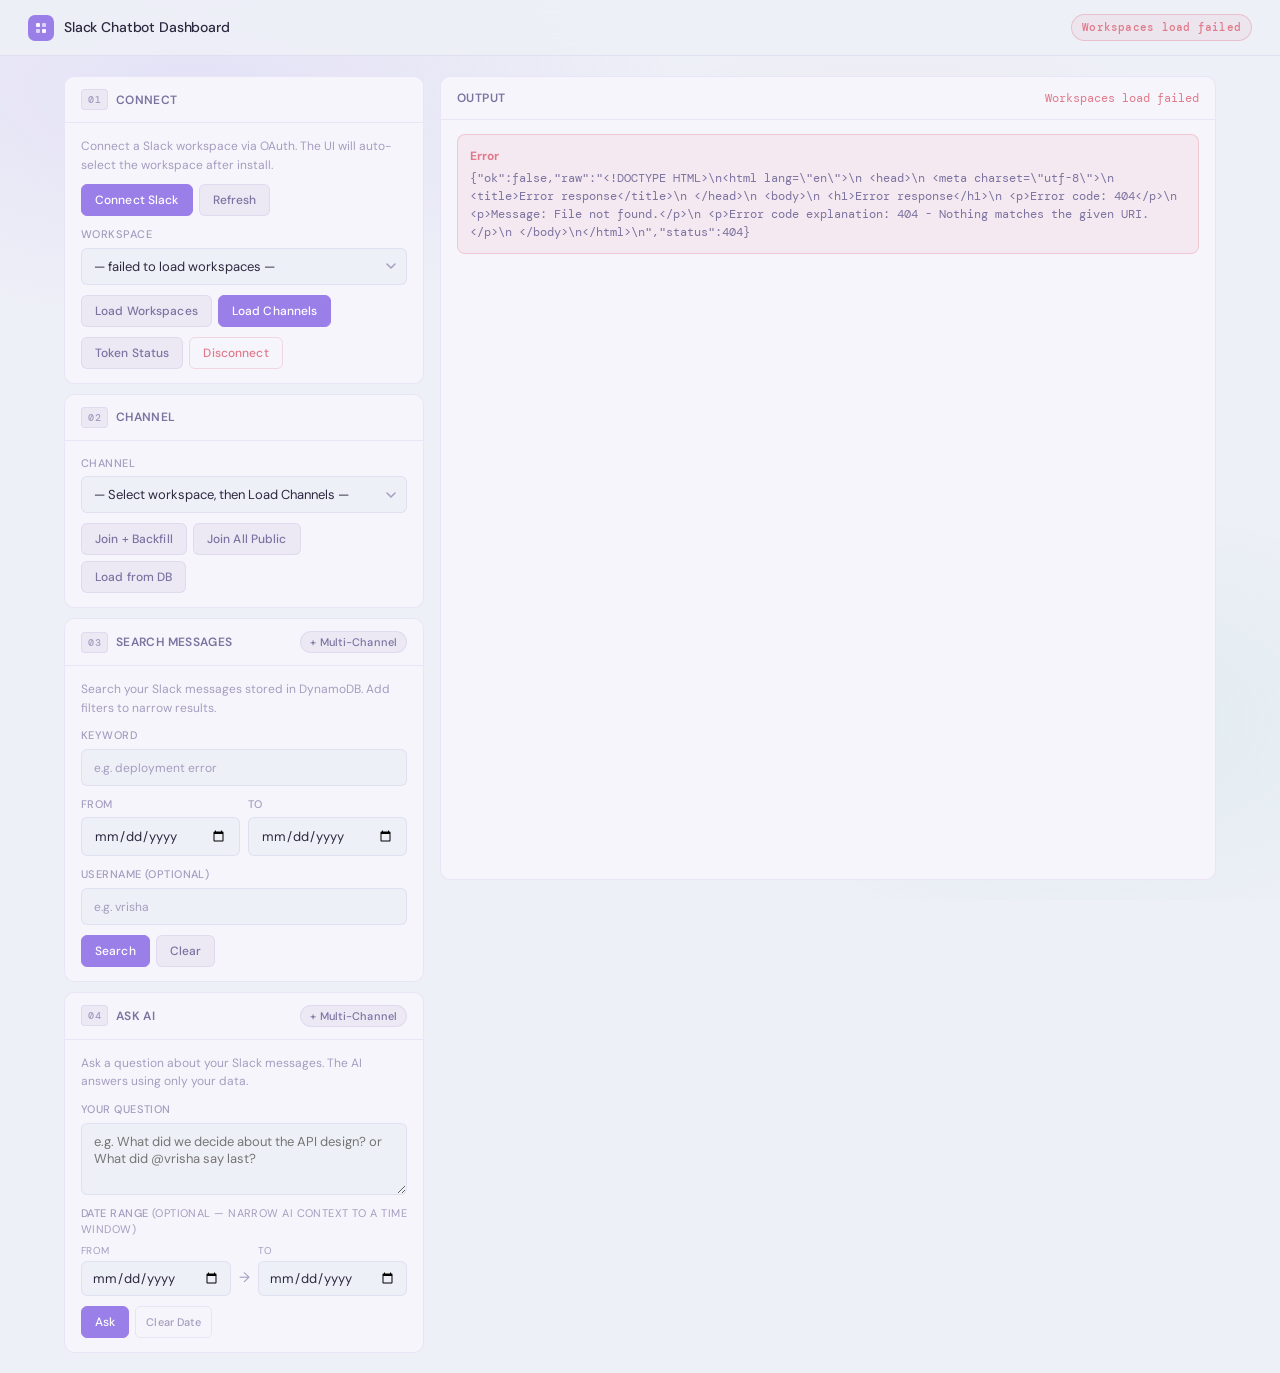
==== commit d70a3eca: "week 6 + edits" ====
--- a/frontend/index.html
+++ b/frontend/index.html
@@ -288,12 +288,15 @@
         </div>
         <div class="field">
           <label>Workspace</label>
-          <select id="workspaceSelect" onchange="loadChannels()">
+          <select id="workspaceSelect">
             <option value="">— No workspaces loaded —</option>
           </select>
         </div>
         <div class="btn-group">
           <button onclick="loadWorkspaces()">Load Workspaces</button>
+          <button class="primary" onclick="loadChannels()" id="loadChannelsBtn">Load Channels</button>
+        </div>
+        <div class="btn-group">
           <button onclick="checkToken()">Token Status</button>
           <button class="danger" onclick="disconnectWorkspace()">Disconnect</button>
         </div>
@@ -427,15 +430,13 @@
               <div style="font-size:10px;color:var(--text-muted);margin-bottom:3px;text-transform:uppercase;letter-spacing:.04em;">To</div>
               <input type="date" id="chatToDate" style="width:100%;padding:7px 10px;border-radius:6px;border:1px solid var(--border);background:var(--bg);color:var(--text);font-size:13px;font-family:'DM Sans',sans-serif;" />
             </div>
-            <div style="margin-top:16px;">
-              <button onclick="document.getElementById('chatFromDate').value='';document.getElementById('chatToDate').value='';"
-                style="font-size:11px;padding:5px 10px;color:var(--text-muted);background:transparent;border:1px solid var(--border);border-radius:5px;cursor:pointer;">Clear</button>
-            </div>
           </div>
         </div>
 
         <div class="btn-group">
           <button class="primary" id="askBtn" onclick="askChat()">Ask</button>
+          <button onclick="document.getElementById('chatFromDate').value='';document.getElementById('chatToDate').value='';"
+                style="font-size:11px;padding:5px 10px;color:var(--text-muted);background:transparent;border:1px solid var(--border);border-radius:5px;cursor:pointer;">Clear Date</button>
         </div>
         <div id="chatAnswer" style="display:none;margin-top:8px;padding:10px 12px;
              border-radius:6px;background:var(--surface2);border:1px solid var(--border);">
@@ -615,9 +616,10 @@
       </div>`;
     }
 
-    // ── chat summary (after AI answer) ────────────────────────────────────────
+    // ── chat answer (full AI response in output panel) ────────────────────────
     else if (obj.ok && obj.question){
-      html += `<div style="padding:10px 12px;border-radius:8px;background:rgba(155,127,232,0.06);border:1px solid rgba(155,127,232,0.15);">
+      // ── query info header ────────────────────────────────────────────────────
+      html += `<div style="padding:10px 12px;border-radius:8px;background:rgba(155,127,232,0.06);border:1px solid rgba(155,127,232,0.15);margin-bottom:14px;">
         <div style="font-size:11px;font-weight:700;color:var(--accent);text-transform:uppercase;letter-spacing:.04em;margin-bottom:6px;">Query Info</div>
         <div style="font-size:12px;color:var(--text-soft);margin-bottom:4px;">${esc(obj.question)}</div>
         <div style="display:flex;gap:12px;margin-top:8px;font-size:11px;color:var(--text-muted);">
@@ -625,6 +627,101 @@
           ${obj.channels_searched > 1 ? `<span>🌐 ${obj.channels_searched} channels</span>` : ""}
         </div>
       </div>`;
+
+      if (obj.answer) {
+        var raw = obj.answer;
+
+        function parseSection(text, label) {
+          var lines = text.split("\n");
+          var collecting = false;
+          var result = [];
+          var allLabels = ["answer", "key points", "action items", "citations"];
+          for (var i = 0; i < lines.length; i++) {
+            var line = lines[i];
+            var lineLower = line.toLowerCase();
+            var startsWithLabel = allLabels.some(function(l){ return lineLower.startsWith(l + ":"); });
+            if (lineLower.startsWith(label.toLowerCase() + ":")) {
+              collecting = true;
+              var rest = line.substring(line.indexOf(":") + 1).trim();
+              if (rest) result.push(rest);
+            } else if (collecting && startsWithLabel) {
+              break;
+            } else if (collecting) {
+              result.push(line);
+            }
+          }
+          return result.join("\n").trim();
+        }
+
+        var answerText  = parseSection(raw, "Answer") || raw;
+        var keyPoints   = parseSection(raw, "Key points");
+        var actionItems = parseSection(raw, "Action items");
+        var isWarning   = raw.startsWith("⚠️");
+
+        // Badges row
+        if (obj.resolved_username) {
+          html += `<div style="display:inline-flex;align-items:center;gap:5px;font-size:11px;color:#0d9488;padding:4px 10px;background:rgba(13,148,136,0.07);border-radius:4px;border:1px solid rgba(13,148,136,0.2);margin-bottom:8px;">
+            👤 Filtering messages from <strong>@${esc(obj.resolved_username)}</strong></div>`;
+        }
+        if (obj.channels_searched > 1) {
+          html += `<div style="font-size:11px;color:var(--accent);padding:4px 8px;background:rgba(155,127,232,0.08);border-radius:4px;border:1px solid rgba(155,127,232,0.2);margin-bottom:8px;">
+            🌐 Answer synthesized from <strong>${obj.channels_searched} channels</strong> · ${obj.retrieved || 0} messages reviewed</div>`;
+        }
+
+        // Main answer block
+        html += `<div style="padding:12px 14px;border-radius:8px;background:${isWarning ? 'var(--danger-bg)' : 'var(--surface2)'};border:1px solid ${isWarning ? 'rgba(224,122,138,0.3)' : 'var(--border)'};margin-bottom:12px;">
+          <div style="font-size:11px;font-weight:600;color:${isWarning ? 'var(--danger)' : 'var(--text-muted)'};text-transform:uppercase;letter-spacing:.04em;margin-bottom:8px;">Answer</div>
+          <div style="font-size:13px;color:var(--text);line-height:1.7;">${esc(answerText).split("\n").join("<br>")}</div>
+        </div>`;
+
+        // Key points
+        if (keyPoints && keyPoints.toLowerCase() !== "none" && keyPoints.trim()) {
+          var bullets = keyPoints.split("\n")
+            .map(function(b){ return b.replace(/^[\*\-]\s*/, "").trim(); })
+            .filter(function(b){ return b.length > 0; });
+          if (bullets.length) {
+            html += `<div style="padding:12px 14px;border-radius:8px;background:var(--surface2);border:1px solid var(--border);margin-bottom:12px;">
+              <div style="font-size:11px;font-weight:600;color:var(--text-muted);text-transform:uppercase;letter-spacing:.04em;margin-bottom:8px;">Key Points</div>`;
+            bullets.forEach(function(b){
+              html += `<div style="display:flex;gap:8px;margin-bottom:6px;font-size:13px;color:var(--text-soft);">
+                <span style="color:var(--accent);flex-shrink:0;margin-top:1px;">·</span>
+                <span>${esc(b)}</span>
+              </div>`;
+            });
+            html += `</div>`;
+          }
+        }
+
+        // Action items
+        if (actionItems && actionItems.toLowerCase() !== "none" && actionItems.trim()) {
+          html += `<div style="padding:12px 14px;border-radius:8px;background:rgba(155,127,232,0.07);border:1px solid rgba(155,127,232,0.18);margin-bottom:12px;">
+            <div style="font-size:11px;font-weight:600;color:var(--accent);text-transform:uppercase;letter-spacing:.04em;margin-bottom:6px;">Action Items</div>
+            <div style="font-size:13px;color:var(--text-soft);line-height:1.65;">${esc(actionItems).split("\n").join("<br>")}</div>
+          </div>`;
+        }
+
+        // Citations / sources
+        if (obj.citations && obj.citations.length > 0) {
+          function stripSlackText(t){
+            return (t||"").replace(/<https?:\/\/[^|>]+\|([^>]+)>/g,"$1")
+              .replace(/<https?:\/\/[^>]+>/g,"[link]")
+              .replace(/[*_]/g,"");
+          }
+          html += `<div style="border-top:1px solid var(--border);padding-top:10px;">
+            <div style="font-size:11px;font-weight:600;color:var(--text-muted);text-transform:uppercase;letter-spacing:.04em;margin-bottom:8px;">Sources (${obj.citations.length})</div>`;
+          obj.citations.forEach(function(c, i){
+            var snippet = esc(stripSlackText(c.snippet || c.text || ""));
+            if (snippet.length > 220) snippet = snippet.slice(0, 220) + "…";
+            html += `<div style="border-left:2px solid var(--accent);padding:7px 10px;margin-bottom:8px;border-radius:0 6px 6px 0;background:var(--surface2);">
+              <div style="font-family:'DM Mono',monospace;font-size:11px;color:var(--text-muted);margin-bottom:4px;">
+                [${i+1}] ${esc(c.timestamp_human||"")} · ${esc(c.username||c.user_id||"unknown")}${c.channel_id ? ' · <span style="color:var(--accent);">#'+esc(c.channel_id)+'</span>' : ''}
+              </div>
+              <div style="font-size:12px;color:var(--text-soft);line-height:1.5;">${snippet}</div>
+            </div>`;
+          });
+          html += `</div>`;
+        }
+      }
     }
 
     // ── generic ok ───────────────────────────────────────────────────────────
@@ -647,11 +744,13 @@
     try{
       setStatus("Loading workspaces…");
       const data = await fetchJson(getApiBase() + "/workspaces");
+      // Always show the workspace list in the output panel — never overwrite it automatically
       show(data);
       const sel = document.getElementById("workspaceSelect");
       const channelSel = document.getElementById("channelSelect");
       sel.innerHTML = "";
-      channelSel.innerHTML = '<option value="">— Load channels first —</option>';
+      // Reset channels whenever workspaces are reloaded
+      channelSel.innerHTML = '<option value="">— Select workspace, then Load Channels —</option>';
       if (!data.ok) {
         sel.innerHTML = '<option value="">— failed to load workspaces —</option>';
         setStatus("Workspaces load failed", "err");
@@ -667,13 +766,12 @@
       list.forEach((w, idx) => {
         const opt = document.createElement("option");
         opt.value = w.team_id;
-        opt.textContent = w.team_id + (w.team_name ? (" • " + w.team_name) : "");
+        opt.textContent = (w.team_name ? w.team_name : w.team_id) + (w.team_name ? "  (" + w.team_id + ")" : "");
         if ((preferredTeamId && w.team_id === preferredTeamId) || (!preferredTeamId && idx === 0)) { opt.selected = true; chosen = true; }
         sel.appendChild(opt);
       });
       if (!chosen && sel.options.length > 0) sel.selectedIndex = 0;
-      setStatus("Workspaces loaded", "ok");
-      if (sel.value) await loadChannels();
+      setStatus(list.length + " workspace" + (list.length > 1 ? "s" : "") + " loaded — click Load Channels", "ok");
     }catch(e){ show({ok:false, error:String(e)}); setStatus("Workspaces load failed", "err"); }
   }
 
@@ -879,7 +977,6 @@
       cb.id    = uid;
       cb.value = o.value;
       cb.checked = sel.has(o.value);
-      // Update our tracking set on change
       cb.addEventListener("change", () => {
         if (cb.checked) sel.add(o.value); else sel.delete(o.value);
       });
@@ -1119,7 +1216,8 @@
         document.getElementById("chatAnswer").style.display = "block";
         const chInfo = data.channels_searched && data.channels_searched > 1 ? ` (${data.channels_searched} channels)` : "";
         setStatus("Answer ready" + chInfo, "ok");
-        show({ ok: true, question: data.question, retrieved: data.retrieved_count, channels_searched: data.channels_searched });      } else {
+        show({ ok: true, question: data.question, answer: data.answer, citations: data.citations, retrieved: data.retrieved_count, channels_searched: data.channels_searched, resolved_username: data.resolved_username });
+      } else {
         setStatus("Chat failed", "err");
       }
     } catch (e) {
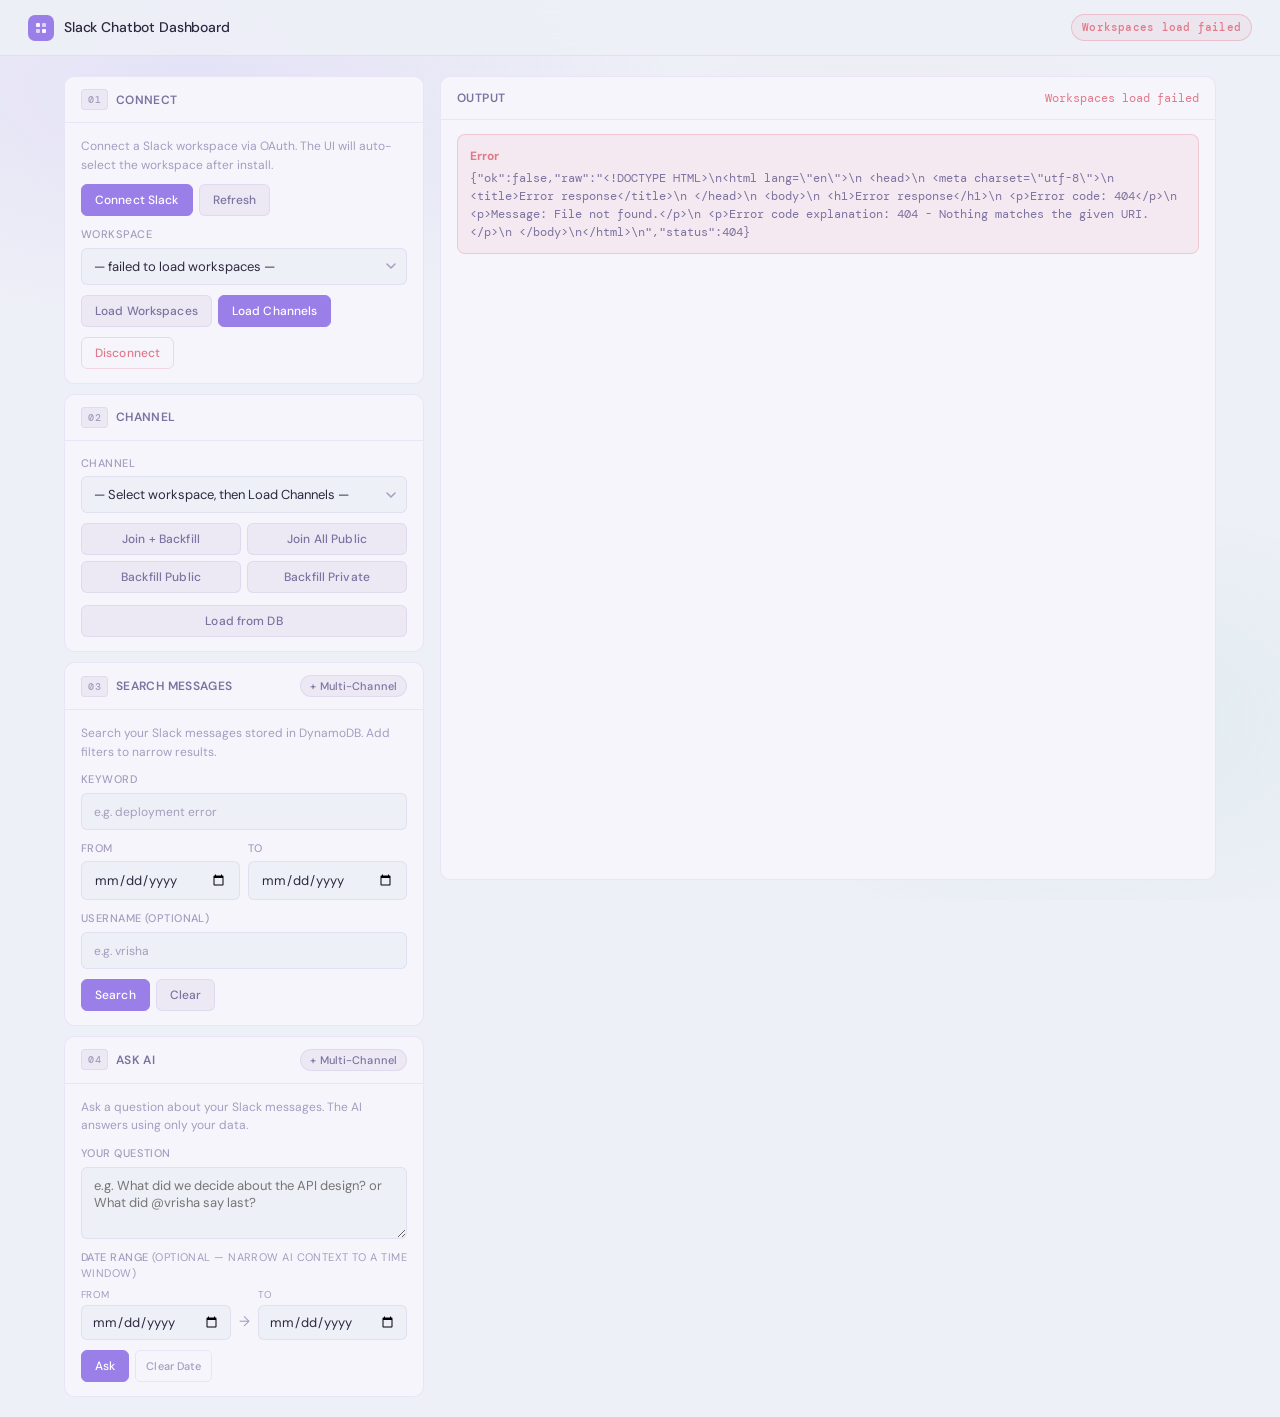
==== commit 97f56dc6: "minor button edits for clarity" ====
--- a/frontend/index.html
+++ b/frontend/index.html
@@ -297,7 +297,7 @@
           <button class="primary" onclick="loadChannels()" id="loadChannelsBtn">Load Channels</button>
         </div>
         <div class="btn-group">
-          <button onclick="checkToken()">Token Status</button>
+          <!-- <button onclick="checkToken()">Token Status</button> -->
           <button class="danger" onclick="disconnectWorkspace()">Disconnect</button>
         </div>
       </div>
@@ -316,10 +316,14 @@
             <option value="">— Load channels first —</option>
           </select>
         </div>
-        <div class="btn-group">
-          <button onclick="joinSelectedAndBackfill()">Join + Backfill</button>
-          <button onclick="joinAllAndBackfill()">Join All Public</button>
-          <button onclick="loadMessagesFromDB()">Load from DB</button>
+        <div class="btn-group" style="display:grid;grid-template-columns:1fr 1fr;gap:6px;">
+          <button onclick="joinSelectedAndBackfill()" title="Join the selected channel and backfill its messages into DB">Join + Backfill</button>
+          <button onclick="joinAllPublicOnly()" title="Join all public channels (no backfill)">Join All Public</button>
+          <button onclick="backfillAllPublic()" title="Backfill messages from all public channels the bot has joined">Backfill Public</button>
+          <button onclick="backfillAllPrivate()" title="Backfill messages from all private channels the bot has been invited to">Backfill Private</button>
+        </div>
+        <div style="margin-top:2px;">
+          <button onclick="loadMessagesFromDB()" style="width:100%;">Load from DB</button>
         </div>
       </div>
     </div>
@@ -873,6 +877,40 @@
     }catch(e){ show({ok:false, error:String(e)}); setStatus("Failed", "err"); }
   }
 
+  async function joinAllPublicOnly(){
+    try{
+      const team_id = document.getElementById("workspaceSelect").value;
+      if(!team_id){ setStatus("Select a workspace first", "warn"); return; }
+      setStatus("Joining all public channels…");
+      const j = await fetchJson(getApiBase() + "/join-all-public?team_id=" + encodeURIComponent(team_id), { method:"POST" });
+      show(j);
+      setStatus(j.ok ? ("Joined " + (j.joined_count||0) + " public channels") : "Join failed", j.ok ? "ok" : "err");
+      if(j.ok) await loadChannels();
+    }catch(e){ show({ok:false, error:String(e)}); setStatus("Failed", "err"); }
+  }
+
+  async function backfillAllPublic(){
+    try{
+      const team_id = document.getElementById("workspaceSelect").value;
+      if(!team_id){ setStatus("Select a workspace first", "warn"); return; }
+      setStatus("Backfilling all public channels…");
+      const data = await fetchJson(getApiBase() + "/backfill-all-public?team_id=" + encodeURIComponent(team_id), { method:"POST" });
+      show({ backfill_all: data });
+      setStatus(data.ok ? ("Done — " + (data.total_stored||0) + " stored") : "Backfill failed", data.ok ? "ok" : "err");
+    }catch(e){ show({ok:false, error:String(e)}); setStatus("Failed", "err"); }
+  }
+
+  async function backfillAllPrivate(){
+    try{
+      const team_id = document.getElementById("workspaceSelect").value;
+      if(!team_id){ setStatus("Select a workspace first", "warn"); return; }
+      setStatus("Backfilling all private channels…");
+      const data = await fetchJson(getApiBase() + "/backfill-all-private?team_id=" + encodeURIComponent(team_id), { method:"POST" });
+      show({ backfill_all: data });
+      setStatus(data.ok ? ("Done — " + (data.total_stored||0) + " stored") : "Backfill failed", data.ok ? "ok" : "err");
+    }catch(e){ show({ok:false, error:String(e)}); setStatus("Failed", "err"); }
+  }
+
   async function loadMessagesFromDB(){
     try{
       const team_id = document.getElementById("workspaceSelect").value;
